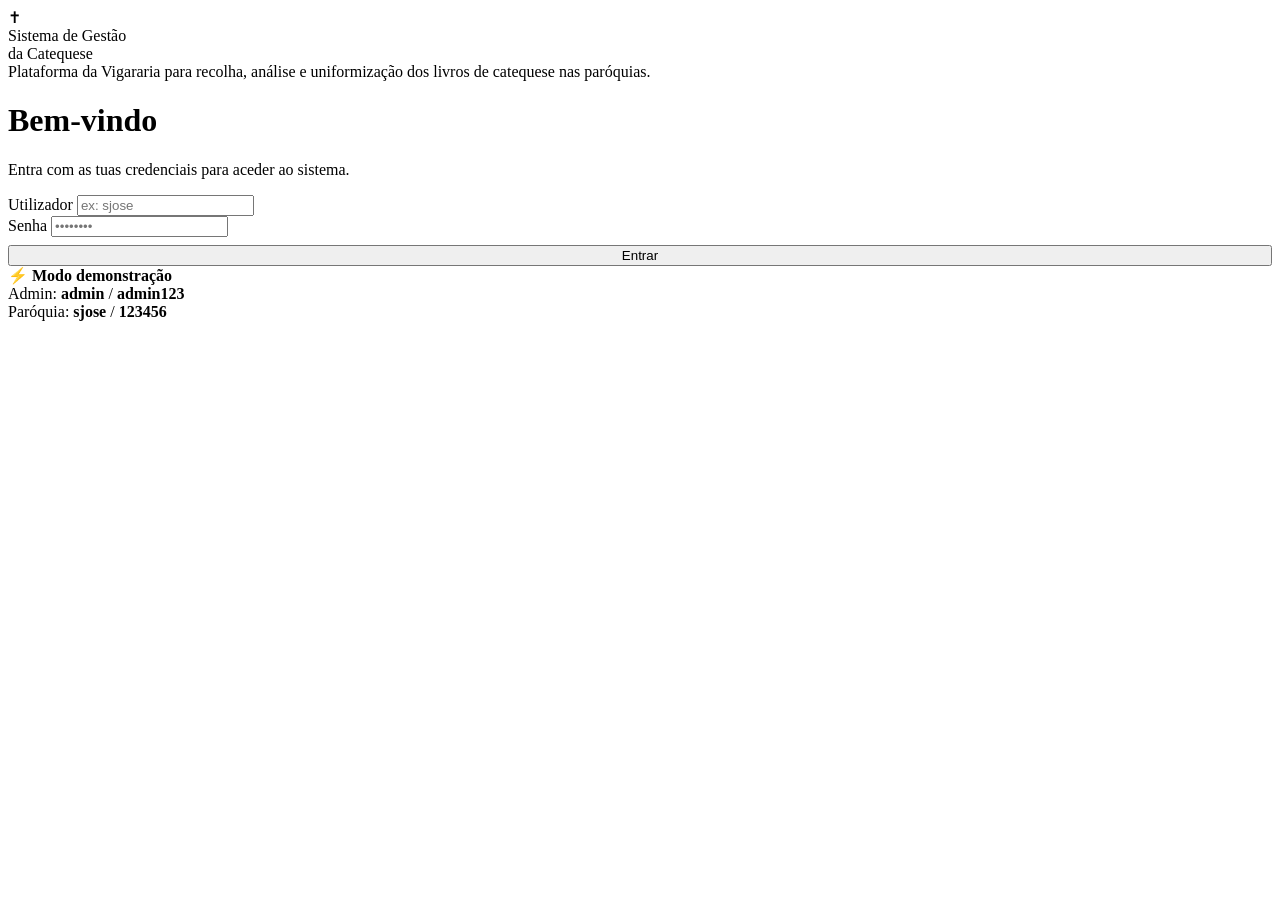
==== index.html @ c8ebc427 "init-files" ====
<!DOCTYPE html>
<html lang="pt">
<head>
  <meta charset="UTF-8">
  <meta name="viewport" content="width=device-width, initial-scale=1.0">
  <title>Catequese Vigararia — Entrar</title>
  <link rel="stylesheet" href="assets/css/main.css">
</head>
<body>
<div class="login-page">

  <!-- Lado esquerdo — branding -->
  <div class="login-left">
    <div class="login-brand-icon">✝</div>
    <div class="login-brand-name">Sistema de Gestão<br>da Catequese</div>
    <div class="login-brand-desc">
      Plataforma da Vigararia para recolha, análise e uniformização dos livros de catequese nas paróquias.
    </div>
    <div class="login-decoration">
      <div class="login-decoration-dot"></div>
      <div class="login-decoration-dot"></div>
      <div class="login-decoration-dot"></div>
    </div>
  </div>

  <!-- Lado direito — formulário -->
  <div class="login-right">
    <div class="login-form-wrap">
      <h1 class="login-form-title">Bem-vindo</h1>
      <p class="login-form-subtitle">Entra com as tuas credenciais para aceder ao sistema.</p>

      <div id="loginError" class="login-error"></div>

      <form id="loginForm" onsubmit="handleLogin(event)">
        <div class="login-form-group">
          <label for="username">Utilizador</label>
          <input type="text" id="username" placeholder="ex: sjose" required autocomplete="username">
        </div>
        <div class="login-form-group">
          <label for="password">Senha</label>
          <input type="password" id="password" placeholder="••••••••" required autocomplete="current-password">
        </div>
        <button type="submit" id="loginBtn" class="btn btn-primary btn-lg" style="width:100%; margin-top:8px;">
          Entrar
        </button>
      </form>

      <!-- Dica de demonstração -->
      <div class="demo-hint">
        <strong>⚡ Modo demonstração</strong><br>
        Admin: <strong>admin</strong> / <strong>admin123</strong><br>
        Paróquia: <strong>sjose</strong> / <strong>123456</strong>
      </div>
    </div>
  </div>
</div>

<script src="assets/js/config.js"></script>
<script src="assets/js/utils.js"></script>
<script src="assets/js/api.js"></script>
<script src="assets/js/auth.js"></script>
<script>
  // Se já tem sessão activa, redireciona
  if (Auth.isAuthenticated()) {
    const user = Auth.getCurrentUser();
    window.location.href = user.role === 'admin' ? 'dashboard.html' : 'records.html';
  }

  async function handleLogin(e) {
    e.preventDefault();
    const btn = document.getElementById('loginBtn');
    const errEl = document.getElementById('loginError');
    const username = document.getElementById('username').value;
    const password = document.getElementById('password').value;

    errEl.style.display = 'none';
    btn.innerHTML = '<span class="spinner"></span> A verificar…';
    btn.disabled = true;

    const result = await Auth.login(username, password);

    if (result.success) {
      btn.innerHTML = '✓ Autenticado! A redirecionar…';
      setTimeout(() => {
        window.location.href = result.user.role === 'admin' ? 'dashboard.html' : 'records.html';
      }, 500);
    } else {
      errEl.textContent = result.error;
      errEl.style.display = 'block';
      btn.innerHTML = 'Entrar';
      btn.disabled = false;
      document.getElementById('password').value = '';
    }
  }
</script>
</body>
</html>
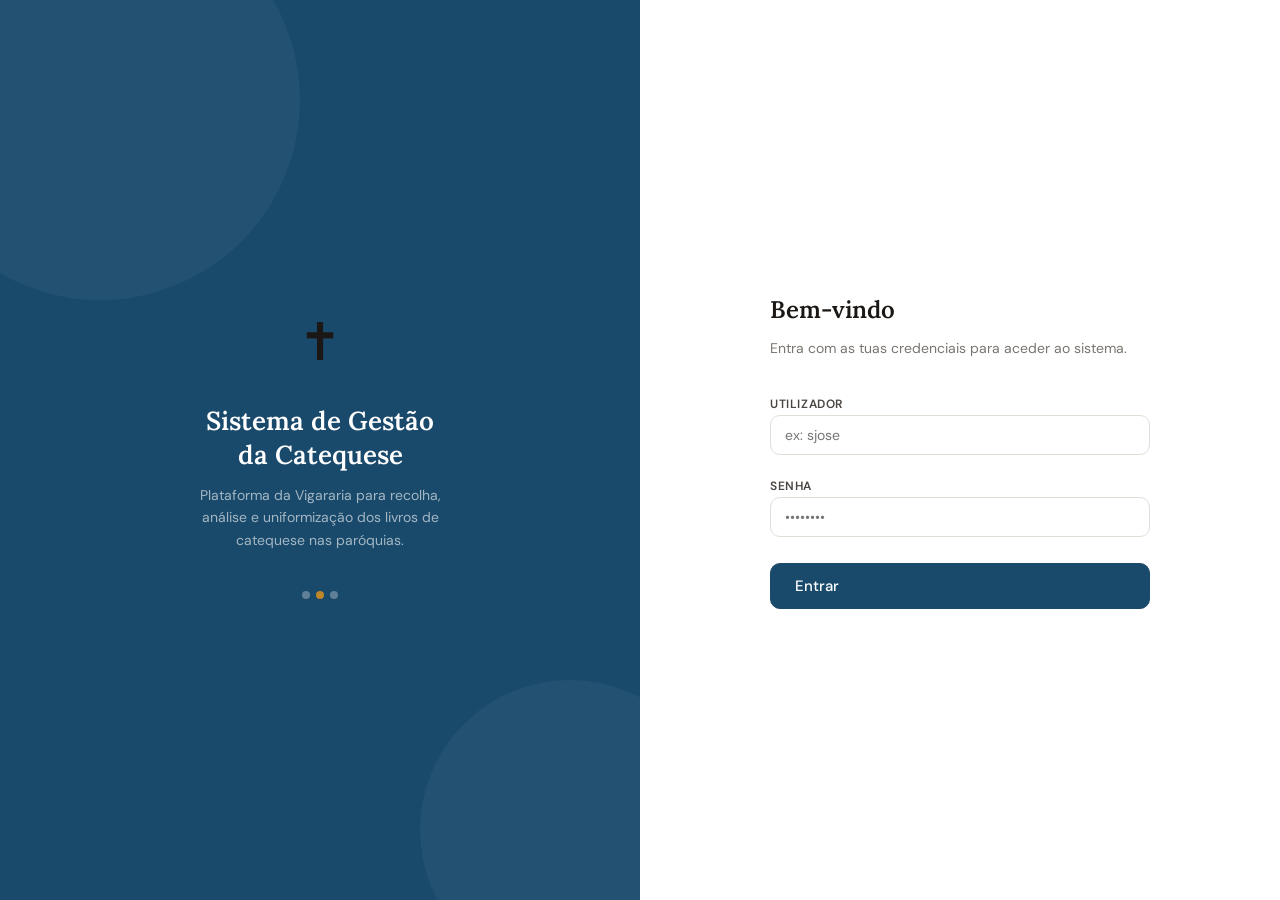
==== commit 1ead2b8d: "Update index.html" ====
--- a/index.html
+++ b/index.html
@@ -46,11 +46,13 @@
       </form>
 
       <!-- Dica de demonstração -->
+      <!--
       <div class="demo-hint">
         <strong>⚡ Modo demonstração</strong><br>
         Admin: <strong>admin</strong> / <strong>admin123</strong><br>
         Paróquia: <strong>sjose</strong> / <strong>123456</strong>
       </div>
+       -->
     </div>
   </div>
 </div>
--- a/assets/css/main.css
+++ b/assets/css/main.css
@@ -0,0 +1,808 @@
+/* ============================================================
+   main.css — Sistema de Design Catequese Vigararia
+   Fonte: DM Sans + Lora | Tema: Eclesial moderno
+   ============================================================ */
+
+@import url('https://fonts.googleapis.com/css2?family=DM+Sans:wght@300;400;500;600&family=Lora:wght@500;600&display=swap');
+
+/* ─── Variáveis ─────────────────────────────────────────── */
+:root {
+  --primary:       #1a4a6b;
+  --primary-light: #2563a0;
+  --primary-pale:  #e8f0f8;
+  --accent:        #c0862a;
+  --accent-light:  #f5e8d0;
+  --success:       #2d7a4f;
+  --success-light: #d4eddf;
+  --danger:        #b83232;
+  --danger-light:  #fde8e8;
+  --warning:       #a06b10;
+  --warning-light: #fef3dc;
+  --purple:        #5c3d8a;
+  --purple-light:  #ede6f8;
+
+  --bg:            #f5f4f0;
+  --surface:       #ffffff;
+  --surface-2:     #f9f8f6;
+  --border:        #e2ddd6;
+  --border-strong: #c9c3b9;
+
+  --text-1:        #1a1714;
+  --text-2:        #4a4540;
+  --text-3:        #7a7570;
+  --text-inv:      #ffffff;
+
+  --sidebar-w:     260px;
+  --header-h:      64px;
+  --radius-sm:     6px;
+  --radius-md:     10px;
+  --radius-lg:     16px;
+  --radius-xl:     24px;
+
+  --shadow-sm:  0 1px 3px rgba(0,0,0,.06), 0 1px 2px rgba(0,0,0,.04);
+  --shadow-md:  0 4px 12px rgba(0,0,0,.08), 0 2px 4px rgba(0,0,0,.04);
+  --shadow-lg:  0 12px 32px rgba(0,0,0,.10), 0 4px 8px rgba(0,0,0,.04);
+
+  --font-sans:  'DM Sans', system-ui, sans-serif;
+  --font-serif: 'Lora', Georgia, serif;
+  --transition: 0.18s ease;
+}
+
+/* ─── Reset ──────────────────────────────────────────────── */
+*, *::before, *::after { box-sizing: border-box; margin: 0; padding: 0; }
+html { font-size: 15px; }
+body {
+  font-family: var(--font-sans);
+  background: var(--bg);
+  color: var(--text-1);
+  line-height: 1.6;
+  -webkit-font-smoothing: antialiased;
+}
+a { color: var(--primary-light); text-decoration: none; }
+a:hover { text-decoration: underline; }
+img { max-width: 100%; }
+button { cursor: pointer; font-family: var(--font-sans); }
+input, select, textarea { font-family: var(--font-sans); }
+
+/* ─── Layout geral ───────────────────────────────────────── */
+.app-layout {
+  display: flex;
+  min-height: 100vh;
+}
+
+/* ─── Sidebar ────────────────────────────────────────────── */
+.sidebar {
+  width: var(--sidebar-w);
+  background: var(--primary);
+  display: flex;
+  flex-direction: column;
+  position: fixed;
+  top: 0; left: 0; bottom: 0;
+  z-index: 100;
+  transition: transform var(--transition);
+  overflow-y: auto;
+}
+.sidebar-brand {
+  padding: 24px 20px 20px;
+  border-bottom: 1px solid rgba(255,255,255,.1);
+}
+.sidebar-brand-icon {
+  font-size: 28px;
+  margin-bottom: 8px;
+}
+.sidebar-brand-name {
+  font-family: var(--font-serif);
+  font-size: 15px;
+  font-weight: 600;
+  color: #fff;
+  line-height: 1.3;
+}
+.sidebar-brand-sub {
+  font-size: 11px;
+  color: rgba(255,255,255,.55);
+  margin-top: 2px;
+  text-transform: uppercase;
+  letter-spacing: .06em;
+}
+.sidebar-nav {
+  padding: 12px 0;
+  flex: 1;
+}
+.nav-section-title {
+  font-size: 10px;
+  font-weight: 600;
+  color: rgba(255,255,255,.4);
+  text-transform: uppercase;
+  letter-spacing: .1em;
+  padding: 16px 20px 6px;
+}
+.nav-item {
+  display: flex;
+  align-items: center;
+  gap: 10px;
+  padding: 10px 20px;
+  color: rgba(255,255,255,.75);
+  font-size: 14px;
+  font-weight: 400;
+  transition: all var(--transition);
+  border-left: 3px solid transparent;
+  cursor: pointer;
+  text-decoration: none;
+}
+.nav-item:hover { background: rgba(255,255,255,.08); color: #fff; text-decoration: none; }
+.nav-item.active {
+  background: rgba(255,255,255,.12);
+  color: #fff;
+  border-left-color: var(--accent);
+  font-weight: 500;
+}
+.nav-item-icon { font-size: 16px; width: 20px; text-align: center; }
+.sidebar-footer {
+  padding: 16px 20px;
+  border-top: 1px solid rgba(255,255,255,.1);
+}
+.sidebar-user {
+  display: flex;
+  align-items: center;
+  gap: 10px;
+  margin-bottom: 12px;
+}
+.sidebar-user-avatar {
+  width: 34px; height: 34px;
+  border-radius: 50%;
+  background: var(--accent);
+  display: flex; align-items: center; justify-content: center;
+  font-size: 13px; font-weight: 600; color: #fff;
+  flex-shrink: 0;
+}
+.sidebar-user-name { font-size: 13px; color: rgba(255,255,255,.9); font-weight: 500; }
+.sidebar-user-role { font-size: 11px; color: rgba(255,255,255,.5); }
+.btn-logout {
+  width: 100%;
+  padding: 8px;
+  background: rgba(255,255,255,.08);
+  border: 1px solid rgba(255,255,255,.15);
+  border-radius: var(--radius-sm);
+  color: rgba(255,255,255,.75);
+  font-size: 13px;
+  transition: all var(--transition);
+}
+.btn-logout:hover { background: rgba(255,255,255,.15); color: #fff; }
+
+/* ─── Main content ───────────────────────────────────────── */
+.main-content {
+  margin-left: var(--sidebar-w);
+  flex: 1;
+  display: flex;
+  flex-direction: column;
+  min-height: 100vh;
+}
+
+/* ─── Header ─────────────────────────────────────────────── */
+.page-header {
+  background: var(--surface);
+  border-bottom: 1px solid var(--border);
+  padding: 0 32px;
+  height: var(--header-h);
+  display: flex;
+  align-items: center;
+  justify-content: space-between;
+  position: sticky;
+  top: 0;
+  z-index: 50;
+  box-shadow: var(--shadow-sm);
+}
+.page-title {
+  font-family: var(--font-serif);
+  font-size: 18px;
+  font-weight: 600;
+  color: var(--text-1);
+}
+.page-subtitle { font-size: 13px; color: var(--text-3); margin-top: 1px; }
+.header-actions { display: flex; gap: 8px; align-items: center; }
+
+/* ─── Page body ──────────────────────────────────────────── */
+.page-body {
+  padding: 28px 32px;
+  flex: 1;
+}
+
+/* ─── Cartões KPI ────────────────────────────────────────── */
+.kpi-grid {
+  display: grid;
+  grid-template-columns: repeat(auto-fit, minmax(180px, 1fr));
+  gap: 16px;
+  margin-bottom: 28px;
+}
+.kpi-card {
+  background: var(--surface);
+  border: 1px solid var(--border);
+  border-radius: var(--radius-lg);
+  padding: 20px 22px;
+  display: flex;
+  flex-direction: column;
+  gap: 8px;
+  box-shadow: var(--shadow-sm);
+  transition: box-shadow var(--transition);
+}
+.kpi-card:hover { box-shadow: var(--shadow-md); }
+.kpi-card-accent { border-left: 4px solid var(--primary); }
+.kpi-card-accent.accent-gold  { border-left-color: var(--accent); }
+.kpi-card-accent.accent-green { border-left-color: var(--success); }
+.kpi-card-accent.accent-warn  { border-left-color: var(--warning); }
+.kpi-icon { font-size: 22px; }
+.kpi-value {
+  font-size: 30px;
+  font-weight: 600;
+  color: var(--primary);
+  line-height: 1;
+}
+.kpi-label { font-size: 12px; color: var(--text-3); text-transform: uppercase; letter-spacing: .06em; }
+.kpi-trend { font-size: 12px; color: var(--success); }
+
+/* ─── Cards de conteúdo ──────────────────────────────────── */
+.card {
+  background: var(--surface);
+  border: 1px solid var(--border);
+  border-radius: var(--radius-lg);
+  box-shadow: var(--shadow-sm);
+  overflow: hidden;
+}
+.card-header {
+  padding: 18px 22px;
+  border-bottom: 1px solid var(--border);
+  display: flex;
+  align-items: center;
+  justify-content: space-between;
+  flex-wrap: wrap;
+  gap: 10px;
+}
+.card-title {
+  font-family: var(--font-serif);
+  font-size: 15px;
+  font-weight: 600;
+  color: var(--text-1);
+}
+.card-body { padding: 22px; }
+.card-grid {
+  display: grid;
+  grid-template-columns: repeat(auto-fit, minmax(340px, 1fr));
+  gap: 20px;
+  margin-bottom: 24px;
+}
+
+/* ─── Tabelas ────────────────────────────────────────────── */
+.table-search-bar {
+  display: flex;
+  align-items: center;
+  justify-content: space-between;
+  padding: 14px 22px;
+  border-bottom: 1px solid var(--border);
+  gap: 12px;
+}
+.table-search-input {
+  flex: 1;
+  max-width: 320px;
+  padding: 8px 14px;
+  border: 1px solid var(--border);
+  border-radius: var(--radius-md);
+  font-size: 14px;
+  background: var(--surface-2);
+  transition: border-color var(--transition), box-shadow var(--transition);
+}
+.table-search-input:focus {
+  outline: none;
+  border-color: var(--primary-light);
+  box-shadow: 0 0 0 3px rgba(37,99,160,.12);
+}
+.table-count { font-size: 13px; color: var(--text-3); white-space: nowrap; }
+.table-responsive { overflow-x: auto; }
+.data-table {
+  width: 100%;
+  border-collapse: collapse;
+  font-size: 13.5px;
+}
+.data-table th {
+  background: var(--surface-2);
+  padding: 11px 16px;
+  text-align: left;
+  font-size: 11px;
+  font-weight: 600;
+  text-transform: uppercase;
+  letter-spacing: .06em;
+  color: var(--text-3);
+  border-bottom: 1px solid var(--border);
+  white-space: nowrap;
+  cursor: pointer;
+  user-select: none;
+}
+.data-table th:hover { color: var(--text-1); }
+.data-table td {
+  padding: 12px 16px;
+  border-bottom: 1px solid var(--border);
+  color: var(--text-2);
+  vertical-align: middle;
+}
+.data-table tr:last-child td { border-bottom: none; }
+.data-table tr:hover td { background: var(--primary-pale); }
+.actions-cell { white-space: nowrap; }
+
+/* ─── Botões ─────────────────────────────────────────────── */
+.btn {
+  display: inline-flex;
+  align-items: center;
+  gap: 6px;
+  padding: 9px 18px;
+  border-radius: var(--radius-md);
+  font-size: 13.5px;
+  font-weight: 500;
+  border: 1px solid transparent;
+  transition: all var(--transition);
+  white-space: nowrap;
+  text-decoration: none;
+}
+.btn:hover { text-decoration: none; }
+.btn-primary   { background: var(--primary); color: #fff; border-color: var(--primary); }
+.btn-primary:hover { background: var(--primary-light); border-color: var(--primary-light); }
+.btn-secondary { background: var(--surface); color: var(--text-2); border-color: var(--border-strong); }
+.btn-secondary:hover { background: var(--surface-2); }
+.btn-success   { background: var(--success); color: #fff; border-color: var(--success); }
+.btn-success:hover { filter: brightness(1.1); }
+.btn-danger    { background: var(--danger); color: #fff; border-color: var(--danger); }
+.btn-danger:hover { filter: brightness(1.1); }
+.btn-warning   { background: var(--warning); color: #fff; border-color: var(--warning); }
+.btn-ghost     { background: transparent; color: var(--primary-light); border-color: transparent; padding: 6px 10px; }
+.btn-ghost:hover { background: var(--primary-pale); }
+.btn-sm        { padding: 5px 12px; font-size: 12px; }
+.btn-lg        { padding: 12px 24px; font-size: 15px; }
+.btn-icon      { padding: 7px 10px; }
+.btn-action    { padding: 4px 10px; font-size: 12px; border-radius: var(--radius-sm); border: 1px solid transparent; font-weight: 500; }
+.btn-edit   { background: var(--primary-pale); color: var(--primary); border-color: var(--primary); }
+.btn-edit:hover { background: var(--primary); color: #fff; }
+.btn-delete { background: var(--danger-light); color: var(--danger); border-color: var(--danger); }
+.btn-delete:hover { background: var(--danger); color: #fff; }
+.btn-view   { background: var(--accent-light); color: var(--accent); border-color: var(--accent); }
+
+/* ─── Formulários ────────────────────────────────────────── */
+.form-grid {
+  display: grid;
+  grid-template-columns: repeat(auto-fit, minmax(240px, 1fr));
+  gap: 18px;
+}
+.form-grid-3 { grid-template-columns: repeat(auto-fit, minmax(180px, 1fr)); }
+.form-group { display: flex; flex-direction: column; gap: 6px; }
+.form-group.full { grid-column: 1 / -1; }
+label {
+  font-size: 12px;
+  font-weight: 600;
+  color: var(--text-2);
+  text-transform: uppercase;
+  letter-spacing: .05em;
+}
+label .req { color: var(--danger); margin-left: 2px; }
+input[type=text],
+input[type=email],
+input[type=password],
+input[type=number],
+select,
+textarea {
+  width: 100%;
+  padding: 10px 14px;
+  border: 1px solid var(--border);
+  border-radius: var(--radius-md);
+  font-size: 14px;
+  background: var(--surface);
+  color: var(--text-1);
+  transition: border-color var(--transition), box-shadow var(--transition);
+}
+input:focus, select:focus, textarea:focus {
+  outline: none;
+  border-color: var(--primary-light);
+  box-shadow: 0 0 0 3px rgba(37,99,160,.12);
+}
+input.error, select.error, textarea.error {
+  border-color: var(--danger);
+  box-shadow: 0 0 0 3px rgba(184,50,50,.12);
+}
+textarea { resize: vertical; min-height: 80px; }
+.form-help { font-size: 12px; color: var(--text-3); }
+.form-error { font-size: 12px; color: var(--danger); }
+.form-actions {
+  display: flex;
+  gap: 10px;
+  padding-top: 8px;
+  border-top: 1px solid var(--border);
+  margin-top: 4px;
+  flex-wrap: wrap;
+}
+
+/* ─── Badges ─────────────────────────────────────────────── */
+.badge {
+  display: inline-block;
+  padding: 3px 9px;
+  border-radius: 20px;
+  font-size: 11px;
+  font-weight: 600;
+  letter-spacing: .03em;
+  white-space: nowrap;
+}
+.badge-blue   { background: #dbeafe; color: #1d4ed8; }
+.badge-green  { background: var(--success-light); color: var(--success); }
+.badge-gray   { background: #f1f0ec; color: var(--text-3); }
+.badge-purple { background: var(--purple-light); color: var(--purple); }
+.badge-amber  { background: var(--accent-light); color: var(--accent); }
+.badge-red    { background: var(--danger-light); color: var(--danger); }
+
+/* ─── Gráficos ───────────────────────────────────────────── */
+.chart-container { position: relative; }
+.chart-legend {
+  display: flex;
+  flex-wrap: wrap;
+  gap: 12px;
+  margin-top: 14px;
+  justify-content: center;
+}
+.chart-legend-item {
+  display: flex;
+  align-items: center;
+  gap: 6px;
+  font-size: 12px;
+  color: var(--text-2);
+}
+.chart-legend-dot {
+  width: 10px; height: 10px;
+  border-radius: 50%;
+  flex-shrink: 0;
+}
+.uniformity-bar-wrap {
+  background: var(--border);
+  border-radius: 20px;
+  height: 12px;
+  overflow: hidden;
+  margin-top: 8px;
+}
+.uniformity-bar-fill {
+  height: 100%;
+  border-radius: 20px;
+  background: linear-gradient(90deg, var(--success) 0%, #48bb78 100%);
+  transition: width 1s cubic-bezier(.4,0,.2,1);
+}
+
+/* ─── Filtros ────────────────────────────────────────────── */
+.filters-bar {
+  display: flex;
+  gap: 10px;
+  padding: 14px 22px;
+  border-bottom: 1px solid var(--border);
+  flex-wrap: wrap;
+  align-items: flex-end;
+  background: var(--surface-2);
+}
+.filter-group { display: flex; flex-direction: column; gap: 4px; min-width: 160px; }
+.filter-group label { font-size: 11px; font-weight: 600; color: var(--text-3); text-transform: uppercase; letter-spacing: .05em; }
+.filter-select {
+  padding: 7px 12px;
+  border: 1px solid var(--border);
+  border-radius: var(--radius-sm);
+  font-size: 13px;
+  background: var(--surface);
+  cursor: pointer;
+}
+
+/* ─── Toast ──────────────────────────────────────────────── */
+#toast-container {
+  position: fixed;
+  bottom: 24px;
+  right: 24px;
+  z-index: 9999;
+  display: flex;
+  flex-direction: column;
+  gap: 8px;
+}
+.toast {
+  display: flex;
+  align-items: center;
+  gap: 10px;
+  padding: 12px 18px;
+  border-radius: var(--radius-md);
+  font-size: 13.5px;
+  font-weight: 500;
+  background: var(--text-1);
+  color: #fff;
+  box-shadow: var(--shadow-lg);
+  opacity: 0;
+  transform: translateY(12px) scale(.96);
+  transition: all .3s cubic-bezier(.4,0,.2,1);
+  max-width: 360px;
+}
+.toast-visible { opacity: 1; transform: translateY(0) scale(1); }
+.toast-success { background: var(--success); }
+.toast-error   { background: var(--danger); }
+.toast-warning { background: var(--warning); }
+.toast-info    { background: var(--primary); }
+.toast-icon    { font-size: 15px; flex-shrink: 0; }
+
+/* ─── Modal ──────────────────────────────────────────────── */
+.modal-overlay {
+  display: none;
+  position: fixed;
+  inset: 0;
+  background: rgba(26,23,20,.5);
+  z-index: 1000;
+  align-items: center;
+  justify-content: center;
+  padding: 20px;
+  backdrop-filter: blur(2px);
+}
+.modal-box {
+  background: var(--surface);
+  border-radius: var(--radius-xl);
+  box-shadow: var(--shadow-lg);
+  width: 100%;
+  max-width: 560px;
+  max-height: 90vh;
+  overflow-y: auto;
+  animation: modalIn .2s cubic-bezier(.4,0,.2,1);
+}
+@keyframes modalIn {
+  from { opacity: 0; transform: scale(.94) translateY(12px); }
+  to   { opacity: 1; transform: scale(1) translateY(0); }
+}
+.modal-header {
+  display: flex;
+  align-items: center;
+  justify-content: space-between;
+  padding: 20px 24px;
+  border-bottom: 1px solid var(--border);
+}
+.modal-title { font-family: var(--font-serif); font-size: 17px; font-weight: 600; }
+.modal-close {
+  background: none;
+  border: none;
+  font-size: 18px;
+  color: var(--text-3);
+  line-height: 1;
+  width: 30px; height: 30px;
+  border-radius: 50%;
+  transition: all var(--transition);
+}
+.modal-close:hover { background: var(--border); color: var(--text-1); }
+.modal-body { padding: 24px; }
+.modal-footer {
+  padding: 16px 24px;
+  border-top: 1px solid var(--border);
+  display: flex;
+  gap: 10px;
+  justify-content: flex-end;
+}
+
+/* ─── Empty state ────────────────────────────────────────── */
+.empty-state {
+  text-align: center;
+  padding: 48px 24px;
+  color: var(--text-3);
+}
+.empty-icon { font-size: 40px; margin-bottom: 12px; }
+.empty-state p { font-size: 15px; }
+
+/* ─── Spinner ────────────────────────────────────────────── */
+.spinner {
+  display: inline-block;
+  width: 14px; height: 14px;
+  border: 2px solid rgba(255,255,255,.4);
+  border-top-color: #fff;
+  border-radius: 50%;
+  animation: spin .6s linear infinite;
+  vertical-align: middle;
+}
+@keyframes spin { to { transform: rotate(360deg); } }
+.loading-overlay {
+  display: flex;
+  align-items: center;
+  justify-content: center;
+  padding: 40px;
+  gap: 12px;
+  color: var(--text-3);
+}
+.loading-overlay .spinner { border-color: rgba(26,74,107,.3); border-top-color: var(--primary); }
+
+/* ─── Tabs ───────────────────────────────────────────────── */
+.tabs-nav {
+  display: flex;
+  gap: 0;
+  border-bottom: 2px solid var(--border);
+  margin-bottom: 24px;
+}
+.tab-btn {
+  padding: 10px 20px;
+  font-size: 13.5px;
+  font-weight: 500;
+  color: var(--text-3);
+  background: none;
+  border: none;
+  border-bottom: 2px solid transparent;
+  margin-bottom: -2px;
+  transition: all var(--transition);
+  cursor: pointer;
+}
+.tab-btn:hover { color: var(--text-1); }
+.tab-btn.active { color: var(--primary); border-bottom-color: var(--primary); }
+.tab-panel { display: none; }
+.tab-panel.active { display: block; }
+
+/* ─── Alerta ─────────────────────────────────────────────── */
+.alert {
+  padding: 13px 16px;
+  border-radius: var(--radius-md);
+  font-size: 13.5px;
+  display: flex;
+  gap: 10px;
+  align-items: flex-start;
+  margin-bottom: 16px;
+}
+.alert-info    { background: var(--primary-pale); color: var(--primary); border-left: 3px solid var(--primary-light); }
+.alert-warning { background: var(--warning-light); color: var(--warning); border-left: 3px solid var(--warning); }
+.alert-danger  { background: var(--danger-light); color: var(--danger); border-left: 3px solid var(--danger); }
+.alert-success { background: var(--success-light); color: var(--success); border-left: 3px solid var(--success); }
+
+/* ─── Separadores e títulos de secção ────────────────────── */
+.section-header {
+  display: flex;
+  align-items: center;
+  justify-content: space-between;
+  margin-bottom: 16px;
+  flex-wrap: wrap;
+  gap: 10px;
+}
+.section-title {
+  font-family: var(--font-serif);
+  font-size: 16px;
+  font-weight: 600;
+  color: var(--text-1);
+}
+.divider { height: 1px; background: var(--border); margin: 24px 0; }
+
+/* ─── Página de Login ────────────────────────────────────── */
+.login-page {
+  min-height: 100vh;
+  display: grid;
+  grid-template-columns: 1fr 1fr;
+  background: var(--surface);
+}
+.login-left {
+  background: var(--primary);
+  display: flex;
+  flex-direction: column;
+  align-items: center;
+  justify-content: center;
+  padding: 48px;
+  position: relative;
+  overflow: hidden;
+}
+.login-left::before {
+  content: '';
+  position: absolute;
+  width: 400px; height: 400px;
+  border-radius: 50%;
+  background: rgba(255,255,255,.04);
+  top: -100px; left: -100px;
+}
+.login-left::after {
+  content: '';
+  position: absolute;
+  width: 300px; height: 300px;
+  border-radius: 50%;
+  background: rgba(255,255,255,.04);
+  bottom: -80px; right: -80px;
+}
+.login-brand-icon { font-size: 52px; margin-bottom: 20px; position: relative; z-index: 1; }
+.login-brand-name {
+  font-family: var(--font-serif);
+  font-size: 26px;
+  font-weight: 600;
+  color: #fff;
+  text-align: center;
+  position: relative;
+  z-index: 1;
+  line-height: 1.3;
+}
+.login-brand-desc {
+  font-size: 14px;
+  color: rgba(255,255,255,.6);
+  text-align: center;
+  margin-top: 12px;
+  max-width: 280px;
+  line-height: 1.6;
+  position: relative;
+  z-index: 1;
+}
+.login-decoration {
+  margin-top: 40px;
+  display: flex;
+  gap: 6px;
+  position: relative;
+  z-index: 1;
+}
+.login-decoration-dot {
+  width: 8px; height: 8px;
+  border-radius: 50%;
+  background: rgba(255,255,255,.3);
+}
+.login-decoration-dot:nth-child(2) { background: var(--accent); }
+.login-right {
+  display: flex;
+  align-items: center;
+  justify-content: center;
+  padding: 48px;
+}
+.login-form-wrap {
+  width: 100%;
+  max-width: 380px;
+}
+.login-form-title {
+  font-family: var(--font-serif);
+  font-size: 24px;
+  font-weight: 600;
+  margin-bottom: 8px;
+}
+.login-form-subtitle { font-size: 14px; color: var(--text-3); margin-bottom: 32px; }
+.login-form-group { margin-bottom: 18px; }
+.login-error {
+  background: var(--danger-light);
+  color: var(--danger);
+  border-radius: var(--radius-md);
+  padding: 12px 14px;
+  font-size: 13.5px;
+  margin-bottom: 16px;
+  display: none;
+}
+.demo-hint {
+  margin-top: 24px;
+  padding: 14px;
+  background: var(--surface-2);
+  border: 1px solid var(--border);
+  border-radius: var(--radius-md);
+  font-size: 12px;
+  color: var(--text-3);
+}
+.demo-hint strong { color: var(--text-2); }
+
+/* ─── Print styles ───────────────────────────────────────── */
+@media print {
+  .sidebar, .page-header, .header-actions, .filters-bar,
+  .btn, .table-search-bar, #toast-container, .modal-overlay { display: none !important; }
+  .main-content { margin-left: 0 !important; }
+  .page-body { padding: 0 !important; }
+  .card { box-shadow: none !important; border: 1px solid #ccc !important; }
+  .data-table { font-size: 11px; }
+  .data-table th, .data-table td { padding: 6px 8px; }
+  body { font-size: 12px; }
+  @page { margin: 15mm; }
+}
+
+/* ─── Responsividade ─────────────────────────────────────── */
+@media (max-width: 900px) {
+  :root { --sidebar-w: 0px; }
+  .sidebar {
+    transform: translateX(-260px);
+    width: 260px;
+  }
+  .sidebar.open { transform: translateX(0); }
+  .main-content { margin-left: 0; }
+  .page-body { padding: 16px; }
+  .login-page { grid-template-columns: 1fr; }
+  .login-left { display: none; }
+  .card-grid { grid-template-columns: 1fr; }
+  .kpi-grid { grid-template-columns: repeat(2, 1fr); }
+  .page-header { padding: 0 16px; }
+}
+@media (max-width: 480px) {
+  .kpi-grid { grid-template-columns: 1fr; }
+  .form-grid { grid-template-columns: 1fr; }
+}
+
+/* ─── Scrollbar customizada ──────────────────────────────── */
+::-webkit-scrollbar { width: 6px; height: 6px; }
+::-webkit-scrollbar-track { background: transparent; }
+::-webkit-scrollbar-thumb { background: var(--border-strong); border-radius: 3px; }
+::-webkit-scrollbar-thumb:hover { background: var(--text-3); }
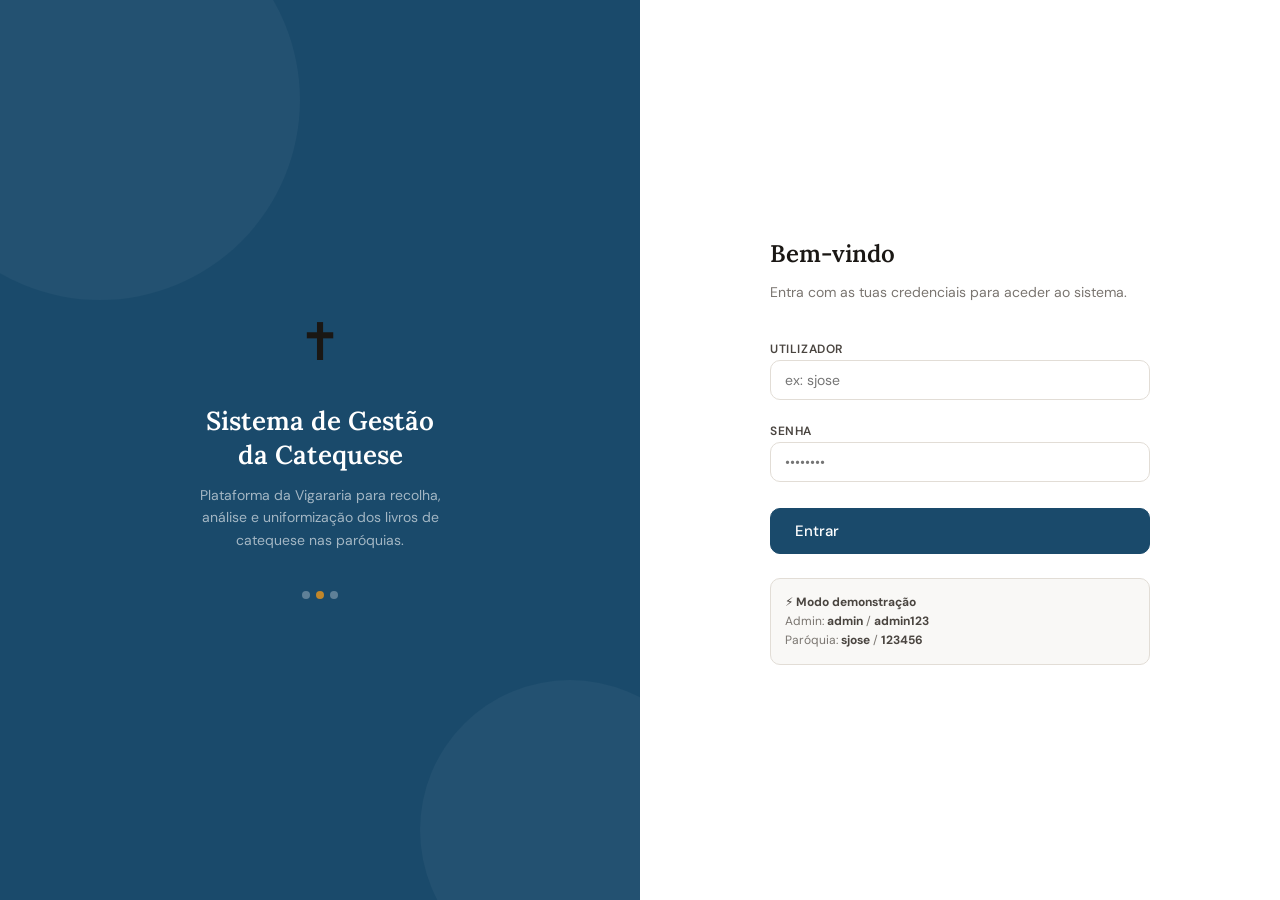
==== commit 2aca735f: "v2" ====
--- a/index.html
+++ b/index.html
@@ -46,13 +46,11 @@
       </form>
 
       <!-- Dica de demonstração -->
-      <!--
       <div class="demo-hint">
         <strong>⚡ Modo demonstração</strong><br>
         Admin: <strong>admin</strong> / <strong>admin123</strong><br>
         Paróquia: <strong>sjose</strong> / <strong>123456</strong>
       </div>
-       -->
     </div>
   </div>
 </div>
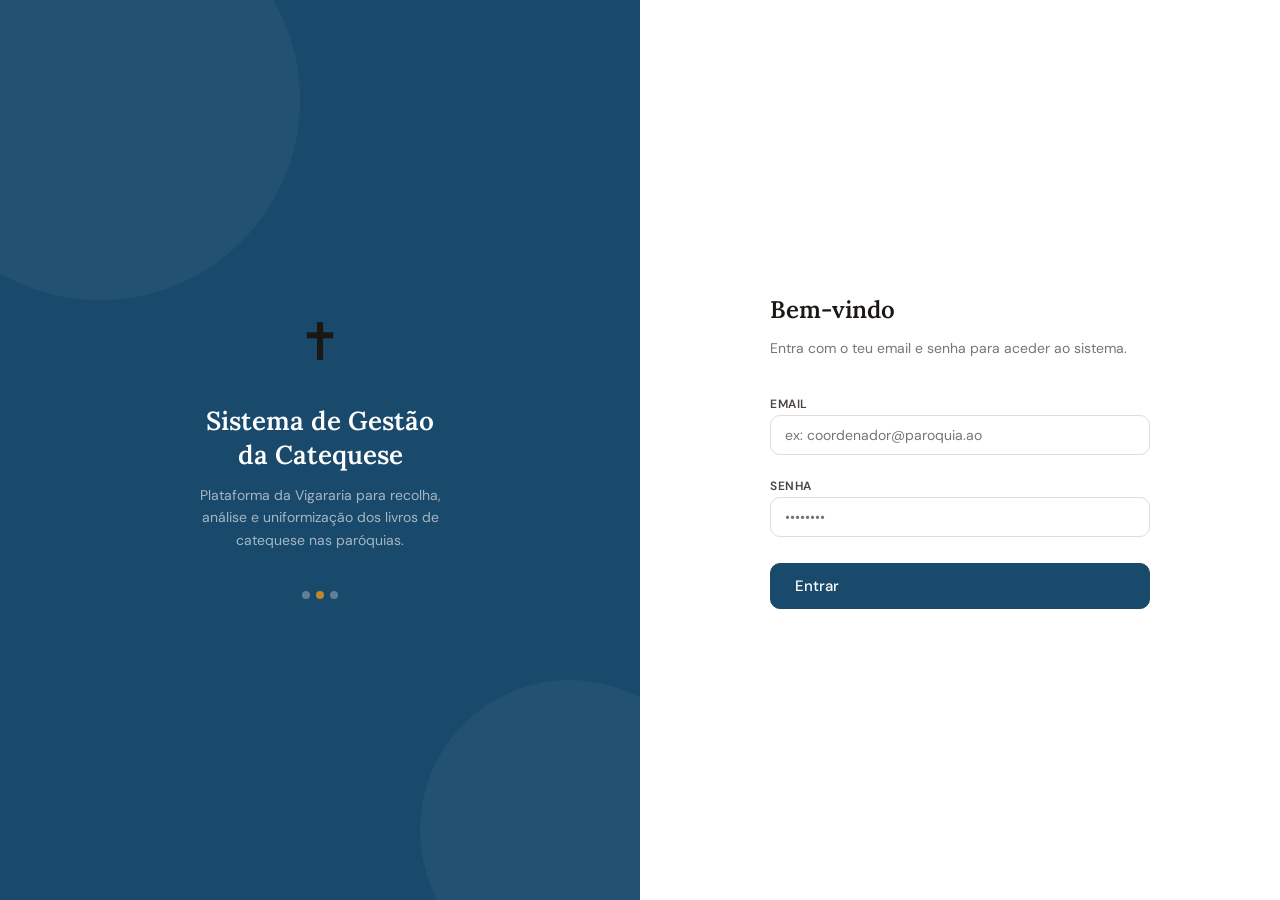
==== commit 4cd707b7: "Add files via upload" ====
--- a/index.html
+++ b/index.html
@@ -8,14 +8,10 @@
 </head>
 <body>
 <div class="login-page">
-
-  <!-- Lado esquerdo — branding -->
   <div class="login-left">
     <div class="login-brand-icon">✝</div>
     <div class="login-brand-name">Sistema de Gestão<br>da Catequese</div>
-    <div class="login-brand-desc">
-      Plataforma da Vigararia para recolha, análise e uniformização dos livros de catequese nas paróquias.
-    </div>
+    <div class="login-brand-desc">Plataforma da Vigararia para recolha, análise e uniformização dos livros de catequese nas paróquias.</div>
     <div class="login-decoration">
       <div class="login-decoration-dot"></div>
       <div class="login-decoration-dot"></div>
@@ -23,67 +19,59 @@
     </div>
   </div>
 
-  <!-- Lado direito — formulário -->
   <div class="login-right">
     <div class="login-form-wrap">
       <h1 class="login-form-title">Bem-vindo</h1>
-      <p class="login-form-subtitle">Entra com as tuas credenciais para aceder ao sistema.</p>
+      <p class="login-form-subtitle">Entra com o teu email e senha para aceder ao sistema.</p>
 
       <div id="loginError" class="login-error"></div>
 
       <form id="loginForm" onsubmit="handleLogin(event)">
         <div class="login-form-group">
-          <label for="username">Utilizador</label>
-          <input type="text" id="username" placeholder="ex: sjose" required autocomplete="username">
+          <label for="email">Email</label>
+          <input type="email" id="email" placeholder="ex: coordenador@paroquia.ao" required autocomplete="email">
         </div>
         <div class="login-form-group">
           <label for="password">Senha</label>
           <input type="password" id="password" placeholder="••••••••" required autocomplete="current-password">
         </div>
-        <button type="submit" id="loginBtn" class="btn btn-primary btn-lg" style="width:100%; margin-top:8px;">
+        <button type="submit" id="loginBtn" class="btn btn-primary btn-lg" style="width:100%;margin-top:8px;">
           Entrar
         </button>
       </form>
-
-      <!-- Dica de demonstração -->
-      <div class="demo-hint">
-        <strong>⚡ Modo demonstração</strong><br>
-        Admin: <strong>admin</strong> / <strong>admin123</strong><br>
-        Paróquia: <strong>sjose</strong> / <strong>123456</strong>
-      </div>
     </div>
   </div>
 </div>
 
 <script src="assets/js/config.js"></script>
 <script src="assets/js/utils.js"></script>
-<script src="assets/js/api.js"></script>
 <script src="assets/js/auth.js"></script>
 <script>
-  // Se já tem sessão activa, redireciona
+  // Redireciona se já tem sessão
   if (Auth.isAuthenticated()) {
-    const user = Auth.getCurrentUser();
-    window.location.href = user.role === 'admin' ? 'dashboard.html' : 'records.html';
+    const u = Auth.getCurrentUser();
+    location.href = u.role === 'admin' ? 'dashboard.html' : 'records.html';
   }
 
   async function handleLogin(e) {
     e.preventDefault();
+    const errEl = document.getElementById('loginError');
+    errEl.style.display = 'none';
+
     const btn = document.getElementById('loginBtn');
-    const errEl = document.getElementById('loginError');
-    const username = document.getElementById('username').value;
-    const password = document.getElementById('password').value;
-
-    errEl.style.display = 'none';
     btn.innerHTML = '<span class="spinner"></span> A verificar…';
     btn.disabled = true;
 
-    const result = await Auth.login(username, password);
+    const result = await Auth.login(
+      document.getElementById('email').value.trim(),
+      document.getElementById('password').value
+    );
 
     if (result.success) {
-      btn.innerHTML = '✓ Autenticado! A redirecionar…';
+      btn.innerHTML = '✓ Autenticado!';
       setTimeout(() => {
-        window.location.href = result.user.role === 'admin' ? 'dashboard.html' : 'records.html';
-      }, 500);
+        location.href = result.user.role === 'admin' ? 'dashboard.html' : 'records.html';
+      }, 400);
     } else {
       errEl.textContent = result.error;
       errEl.style.display = 'block';
--- a/assets/css/main.css
+++ b/assets/css/main.css
@@ -780,25 +780,151 @@
   @page { margin: 15mm; }
 }
 
-/* ─── Responsividade ─────────────────────────────────────── */
+/* ─── Responsividade mobile-first ────────────────────────── */
+
+/* Tablet e mobile (≤900px) */
 @media (max-width: 900px) {
-  :root { --sidebar-w: 0px; }
+  :root { --sidebar-w: 0px; --header-h: 56px; }
+
+  /* Sidebar desliza por cima do conteúdo */
   .sidebar {
-    transform: translateX(-260px);
-    width: 260px;
+    transform: translateX(-270px);
+    width: 270px;
+    z-index: 200;
+    box-shadow: none;
+    transition: transform .25s cubic-bezier(.4,0,.2,1), box-shadow .25s;
   }
-  .sidebar.open { transform: translateX(0); }
+  .sidebar.open {
+    transform: translateX(0);
+    box-shadow: 4px 0 24px rgba(0,0,0,.25);
+  }
+
+  /* Overlay escuro atrás do sidebar aberto */
+  .sidebar-overlay {
+    display: none;
+    position: fixed;
+    inset: 0;
+    background: rgba(0,0,0,.4);
+    z-index: 199;
+  }
+  .sidebar-overlay.active { display: block; }
+
   .main-content { margin-left: 0; }
-  .page-body { padding: 16px; }
-  .login-page { grid-template-columns: 1fr; }
-  .login-left { display: none; }
-  .card-grid { grid-template-columns: 1fr; }
-  .kpi-grid { grid-template-columns: repeat(2, 1fr); }
-  .page-header { padding: 0 16px; }
-}
+
+  /* Header mobile */
+  .page-header {
+    padding: 0 14px;
+    height: var(--header-h);
+    position: sticky;
+    top: 0;
+    z-index: 50;
+  }
+  .page-title  { font-size: 15px; }
+  .page-subtitle { display: none; }
+
+  /* Botão hamburguer sempre visível */
+  #sidebarToggle { display: flex !important; }
+
+  /* Header actions: scroll horizontal em vez de quebrar linha */
+  .header-actions {
+    display: flex;
+    gap: 6px;
+    overflow-x: auto;
+    -webkit-overflow-scrolling: touch;
+    scrollbar-width: none;
+    max-width: calc(100vw - 160px);
+    flex-shrink: 0;
+  }
+  .header-actions::-webkit-scrollbar { display: none; }
+  .header-actions .btn { white-space: nowrap; flex-shrink: 0; padding: 7px 12px; font-size: 12px; }
+
+  /* Página */
+  .page-body { padding: 14px; }
+
+  /* Grids */
+  .card-grid      { grid-template-columns: 1fr; gap: 14px; }
+  .kpi-grid       { grid-template-columns: repeat(2, 1fr); gap: 10px; }
+  .form-grid      { grid-template-columns: 1fr; gap: 14px; }
+  .form-grid-3    { grid-template-columns: 1fr 1fr; }
+
+  /* KPI cards menores */
+  .kpi-card   { padding: 14px 16px; }
+  .kpi-value  { font-size: 24px; }
+  .kpi-icon   { font-size: 18px; }
+
+  /* Cards */
+  .card-header { padding: 14px 16px; flex-wrap: wrap; gap: 8px; }
+  .card-body   { padding: 14px 16px; }
+
+  /* Filtros empilhados */
+  .filters-bar   { flex-direction: column; gap: 10px; padding: 12px 14px; }
+  .filter-group  { min-width: unset; width: 100%; }
+  .filter-select { width: 100%; }
+
+  /* Tabela: scroll horizontal e fonte menor */
+  .table-search-bar { flex-direction: column; align-items: flex-start; gap: 8px; padding: 10px 14px; }
+  .table-search-input { max-width: 100%; width: 100%; }
+  .data-table { font-size: 12.5px; }
+  .data-table th, .data-table td { padding: 10px 12px; }
+  /* Esconde colunas menos críticas em mobile */
+  .data-table .hide-mobile { display: none; }
+
+  /* Botões de acção menores */
+  .btn-action { padding: 4px 8px; font-size: 11px; }
+
+  /* Modal ocupa quase o ecrã inteiro */
+  .modal-overlay { padding: 10px; align-items: flex-end; }
+  .modal-box {
+    border-radius: var(--radius-lg) var(--radius-lg) var(--radius-md) var(--radius-md);
+    max-height: 92vh;
+    max-width: 100%;
+  }
+  .modal-body   { padding: 16px; }
+  .modal-footer { padding: 12px 16px; flex-wrap: wrap; }
+
+  /* Login */
+  .login-page  { grid-template-columns: 1fr; }
+  .login-left  { display: none; }
+  .login-right { padding: 28px 20px; align-items: flex-start; padding-top: 40px; }
+  .login-form-wrap { max-width: 100%; }
+
+  /* Tabs nav scroll horizontal */
+  .tabs-nav { overflow-x: auto; scrollbar-width: none; }
+  .tabs-nav::-webkit-scrollbar { display: none; }
+  .tab-btn { white-space: nowrap; padding: 10px 14px; font-size: 13px; }
+
+  /* Form actions empilhadas */
+  .form-actions { flex-direction: column; }
+  .form-actions .btn { width: 100%; justify-content: center; }
+}
+
+/* Smartphone pequeno (≤480px) */
 @media (max-width: 480px) {
-  .kpi-grid { grid-template-columns: 1fr; }
-  .form-grid { grid-template-columns: 1fr; }
+  .kpi-grid    { grid-template-columns: repeat(2, 1fr); }
+  .form-grid-3 { grid-template-columns: 1fr; }
+  .kpi-value   { font-size: 22px; }
+  .kpi-card    { padding: 12px; }
+
+  /* Oculta colunas secundárias na tabela */
+  .data-table th:nth-child(n+5),
+  .data-table td:nth-child(n+5) { display: none; }
+
+  /* Excepção: mantém coluna de acções sempre visível */
+  .data-table th:last-child,
+  .data-table td:last-child { display: table-cell; }
+
+  /* Botões header só ícone */
+  .header-actions .btn-text { display: none; }
+
+  .page-body { padding: 10px; }
+  .card-header { padding: 12px 14px; }
+  .card-body   { padding: 12px 14px; }
+}
+
+/* Smartphone muito pequeno (≤360px) */
+@media (max-width: 360px) {
+  html { font-size: 14px; }
+  .kpi-grid { grid-template-columns: 1fr 1fr; }
 }
 
 /* ─── Scrollbar customizada ──────────────────────────────── */
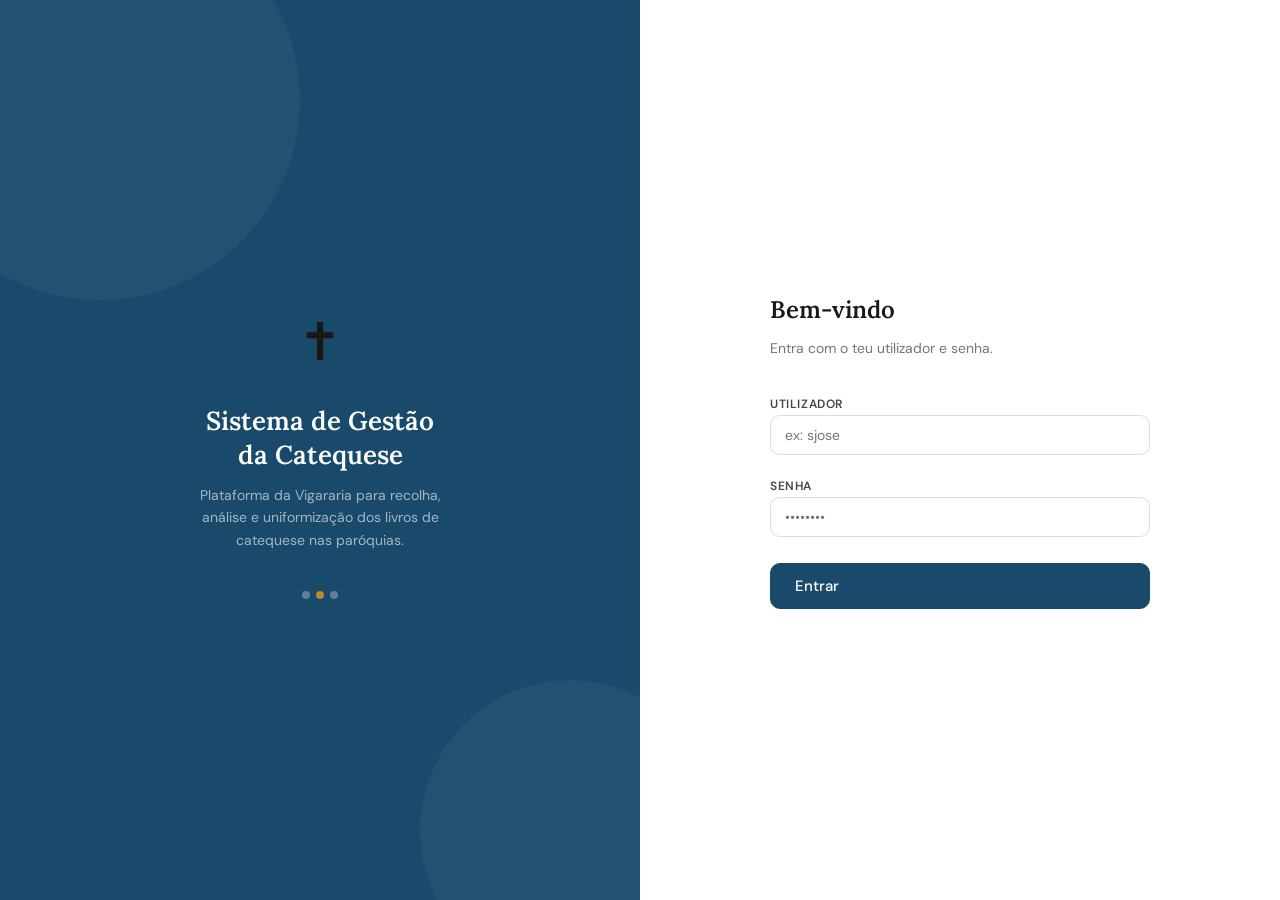
==== commit 4ee4e4db: "Add files via upload" ====
--- a/index.html
+++ b/index.html
@@ -11,7 +11,9 @@
   <div class="login-left">
     <div class="login-brand-icon">✝</div>
     <div class="login-brand-name">Sistema de Gestão<br>da Catequese</div>
-    <div class="login-brand-desc">Plataforma da Vigararia para recolha, análise e uniformização dos livros de catequese nas paróquias.</div>
+    <div class="login-brand-desc">
+      Plataforma da Vigararia para recolha, análise e uniformização dos livros de catequese nas paróquias.
+    </div>
     <div class="login-decoration">
       <div class="login-decoration-dot"></div>
       <div class="login-decoration-dot"></div>
@@ -22,18 +24,20 @@
   <div class="login-right">
     <div class="login-form-wrap">
       <h1 class="login-form-title">Bem-vindo</h1>
-      <p class="login-form-subtitle">Entra com o teu email e senha para aceder ao sistema.</p>
+      <p class="login-form-subtitle">Entra com o teu utilizador e senha.</p>
 
       <div id="loginError" class="login-error"></div>
 
       <form id="loginForm" onsubmit="handleLogin(event)">
         <div class="login-form-group">
-          <label for="email">Email</label>
-          <input type="email" id="email" placeholder="ex: coordenador@paroquia.ao" required autocomplete="email">
+          <label for="username">Utilizador</label>
+          <input type="text" id="username" placeholder="ex: sjose"
+                 required autocomplete="username" autocapitalize="none">
         </div>
         <div class="login-form-group">
           <label for="password">Senha</label>
-          <input type="password" id="password" placeholder="••••••••" required autocomplete="current-password">
+          <input type="password" id="password" placeholder="••••••••"
+                 required autocomplete="current-password">
         </div>
         <button type="submit" id="loginBtn" class="btn btn-primary btn-lg" style="width:100%;margin-top:8px;">
           Entrar
@@ -47,7 +51,6 @@
 <script src="assets/js/utils.js"></script>
 <script src="assets/js/auth.js"></script>
 <script>
-  // Redireciona se já tem sessão
   if (Auth.isAuthenticated()) {
     const u = Auth.getCurrentUser();
     location.href = u.role === 'admin' ? 'dashboard.html' : 'records.html';
@@ -57,13 +60,12 @@
     e.preventDefault();
     const errEl = document.getElementById('loginError');
     errEl.style.display = 'none';
-
     const btn = document.getElementById('loginBtn');
     btn.innerHTML = '<span class="spinner"></span> A verificar…';
     btn.disabled = true;
 
     const result = await Auth.login(
-      document.getElementById('email').value.trim(),
+      document.getElementById('username').value,
       document.getElementById('password').value
     );
 
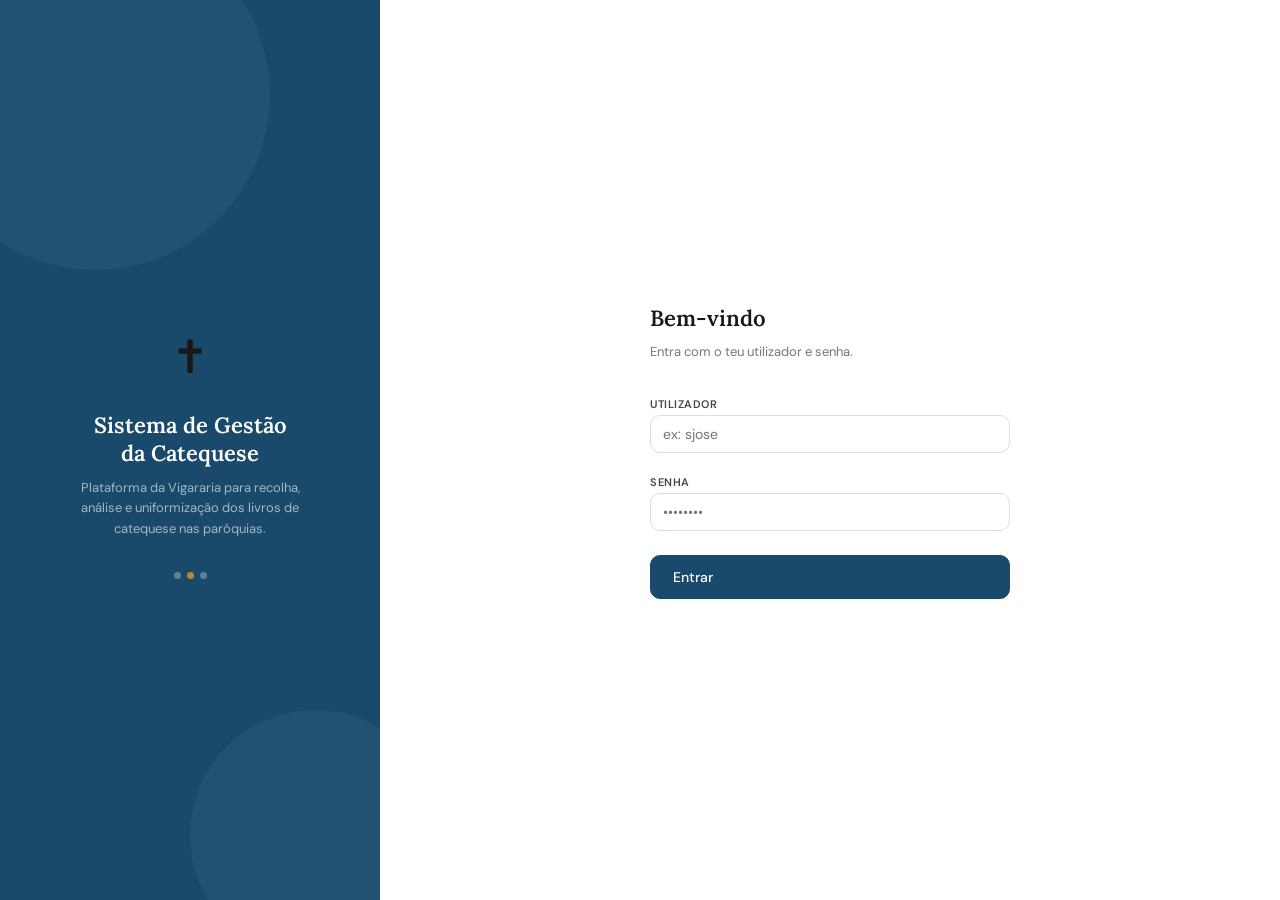
==== commit 942aa5ca: "Add files via upload" ====
--- a/index.html
+++ b/index.html
@@ -48,7 +48,7 @@
 </div>
 
 <script src="assets/js/config.js"></script>
-<script src="assets/js/utils.js"></script>
+<script src="assets/js/utils.js?v=3"></script>
 <script src="assets/js/auth.js"></script>
 <script>
   if (Auth.isAuthenticated()) {
--- a/assets/css/main.css
+++ b/assets/css/main.css
@@ -1,6 +1,6 @@
 /* ============================================================
    main.css — Sistema de Design Catequese Vigararia
-   Fonte: DM Sans + Lora | Tema: Eclesial moderno
+   Mobile-first, ultra-responsivo
    ============================================================ */
 
 @import url('https://fonts.googleapis.com/css2?family=DM+Sans:wght@300;400;500;600&family=Lora:wght@500;600&display=swap');
@@ -20,29 +20,23 @@
   --warning-light: #fef3dc;
   --purple:        #5c3d8a;
   --purple-light:  #ede6f8;
-
   --bg:            #f5f4f0;
   --surface:       #ffffff;
   --surface-2:     #f9f8f6;
   --border:        #e2ddd6;
   --border-strong: #c9c3b9;
-
   --text-1:        #1a1714;
   --text-2:        #4a4540;
   --text-3:        #7a7570;
-  --text-inv:      #ffffff;
-
-  --sidebar-w:     260px;
-  --header-h:      64px;
+  --sidebar-w:     250px;
+  --header-h:      60px;
   --radius-sm:     6px;
   --radius-md:     10px;
   --radius-lg:     16px;
   --radius-xl:     24px;
-
-  --shadow-sm:  0 1px 3px rgba(0,0,0,.06), 0 1px 2px rgba(0,0,0,.04);
-  --shadow-md:  0 4px 12px rgba(0,0,0,.08), 0 2px 4px rgba(0,0,0,.04);
-  --shadow-lg:  0 12px 32px rgba(0,0,0,.10), 0 4px 8px rgba(0,0,0,.04);
-
+  --shadow-sm:  0 1px 3px rgba(0,0,0,.06);
+  --shadow-md:  0 4px 12px rgba(0,0,0,.08);
+  --shadow-lg:  0 12px 32px rgba(0,0,0,.12);
   --font-sans:  'DM Sans', system-ui, sans-serif;
   --font-serif: 'Lora', Georgia, serif;
   --transition: 0.18s ease;
@@ -50,25 +44,16 @@
 
 /* ─── Reset ──────────────────────────────────────────────── */
 *, *::before, *::after { box-sizing: border-box; margin: 0; padding: 0; }
-html { font-size: 15px; }
-body {
-  font-family: var(--font-sans);
-  background: var(--bg);
-  color: var(--text-1);
-  line-height: 1.6;
-  -webkit-font-smoothing: antialiased;
-}
+html { font-size: 15px; -webkit-text-size-adjust: 100%; }
+body { font-family: var(--font-sans); background: var(--bg); color: var(--text-1); line-height: 1.6; -webkit-font-smoothing: antialiased; overflow-x: hidden; }
 a { color: var(--primary-light); text-decoration: none; }
 a:hover { text-decoration: underline; }
-img { max-width: 100%; }
 button { cursor: pointer; font-family: var(--font-sans); }
 input, select, textarea { font-family: var(--font-sans); }
-
-/* ─── Layout geral ───────────────────────────────────────── */
-.app-layout {
-  display: flex;
-  min-height: 100vh;
-}
+img { max-width: 100%; }
+
+/* ─── Layout ─────────────────────────────────────────────── */
+.app-layout { display: flex; min-height: 100vh; }
 
 /* ─── Sidebar ────────────────────────────────────────────── */
 .sidebar {
@@ -78,111 +63,41 @@
   flex-direction: column;
   position: fixed;
   top: 0; left: 0; bottom: 0;
-  z-index: 100;
-  transition: transform var(--transition);
+  z-index: 200;
   overflow-y: auto;
-}
-.sidebar-brand {
-  padding: 24px 20px 20px;
-  border-bottom: 1px solid rgba(255,255,255,.1);
-}
-.sidebar-brand-icon {
-  font-size: 28px;
-  margin-bottom: 8px;
-}
-.sidebar-brand-name {
-  font-family: var(--font-serif);
-  font-size: 15px;
-  font-weight: 600;
-  color: #fff;
-  line-height: 1.3;
-}
-.sidebar-brand-sub {
-  font-size: 11px;
-  color: rgba(255,255,255,.55);
-  margin-top: 2px;
-  text-transform: uppercase;
-  letter-spacing: .06em;
-}
-.sidebar-nav {
-  padding: 12px 0;
-  flex: 1;
-}
-.nav-section-title {
-  font-size: 10px;
-  font-weight: 600;
-  color: rgba(255,255,255,.4);
-  text-transform: uppercase;
-  letter-spacing: .1em;
-  padding: 16px 20px 6px;
-}
-.nav-item {
-  display: flex;
-  align-items: center;
-  gap: 10px;
-  padding: 10px 20px;
-  color: rgba(255,255,255,.75);
-  font-size: 14px;
-  font-weight: 400;
-  transition: all var(--transition);
-  border-left: 3px solid transparent;
-  cursor: pointer;
-  text-decoration: none;
-}
+  transition: transform .25s cubic-bezier(.4,0,.2,1);
+  -webkit-overflow-scrolling: touch;
+}
+.sidebar-brand { padding: 20px 18px 16px; border-bottom: 1px solid rgba(255,255,255,.1); }
+.sidebar-brand-icon { font-size: 26px; margin-bottom: 6px; }
+.sidebar-brand-name { font-family: var(--font-serif); font-size: 14px; font-weight: 600; color: #fff; line-height: 1.3; }
+.sidebar-brand-sub { font-size: 10px; color: rgba(255,255,255,.5); margin-top: 2px; text-transform: uppercase; letter-spacing: .06em; }
+.sidebar-nav { padding: 10px 0; flex: 1; }
+.nav-section-title { font-size: 10px; font-weight: 600; color: rgba(255,255,255,.4); text-transform: uppercase; letter-spacing: .1em; padding: 14px 18px 5px; }
+.nav-item { display: flex; align-items: center; gap: 10px; padding: 10px 18px; color: rgba(255,255,255,.75); font-size: 13.5px; transition: all var(--transition); border-left: 3px solid transparent; cursor: pointer; text-decoration: none; }
 .nav-item:hover { background: rgba(255,255,255,.08); color: #fff; text-decoration: none; }
-.nav-item.active {
-  background: rgba(255,255,255,.12);
-  color: #fff;
-  border-left-color: var(--accent);
-  font-weight: 500;
-}
-.nav-item-icon { font-size: 16px; width: 20px; text-align: center; }
-.sidebar-footer {
-  padding: 16px 20px;
-  border-top: 1px solid rgba(255,255,255,.1);
-}
-.sidebar-user {
-  display: flex;
-  align-items: center;
-  gap: 10px;
-  margin-bottom: 12px;
-}
-.sidebar-user-avatar {
-  width: 34px; height: 34px;
-  border-radius: 50%;
-  background: var(--accent);
-  display: flex; align-items: center; justify-content: center;
-  font-size: 13px; font-weight: 600; color: #fff;
-  flex-shrink: 0;
-}
-.sidebar-user-name { font-size: 13px; color: rgba(255,255,255,.9); font-weight: 500; }
-.sidebar-user-role { font-size: 11px; color: rgba(255,255,255,.5); }
-.btn-logout {
-  width: 100%;
-  padding: 8px;
-  background: rgba(255,255,255,.08);
-  border: 1px solid rgba(255,255,255,.15);
-  border-radius: var(--radius-sm);
-  color: rgba(255,255,255,.75);
-  font-size: 13px;
-  transition: all var(--transition);
-}
+.nav-item.active { background: rgba(255,255,255,.12); color: #fff; border-left-color: var(--accent); font-weight: 500; }
+.nav-item-icon { font-size: 15px; width: 18px; text-align: center; flex-shrink: 0; }
+.sidebar-footer { padding: 14px 18px; border-top: 1px solid rgba(255,255,255,.1); }
+.sidebar-user { display: flex; align-items: center; gap: 10px; margin-bottom: 10px; }
+.sidebar-user-avatar { width: 32px; height: 32px; border-radius: 50%; background: var(--accent); display: flex; align-items: center; justify-content: center; font-size: 12px; font-weight: 600; color: #fff; flex-shrink: 0; }
+.sidebar-user-name { font-size: 12px; color: rgba(255,255,255,.9); font-weight: 500; }
+.sidebar-user-role { font-size: 10px; color: rgba(255,255,255,.5); }
+.btn-logout { width: 100%; padding: 7px; background: rgba(255,255,255,.08); border: 1px solid rgba(255,255,255,.15); border-radius: var(--radius-sm); color: rgba(255,255,255,.75); font-size: 12px; transition: all var(--transition); }
 .btn-logout:hover { background: rgba(255,255,255,.15); color: #fff; }
 
+/* Overlay mobile */
+.sidebar-overlay { display: none; position: fixed; inset: 0; background: rgba(0,0,0,.5); z-index: 199; }
+.sidebar-overlay.active { display: block; }
+
 /* ─── Main content ───────────────────────────────────────── */
-.main-content {
-  margin-left: var(--sidebar-w);
-  flex: 1;
-  display: flex;
-  flex-direction: column;
-  min-height: 100vh;
-}
+.main-content { margin-left: var(--sidebar-w); flex: 1; display: flex; flex-direction: column; min-height: 100vh; min-width: 0; }
 
 /* ─── Header ─────────────────────────────────────────────── */
 .page-header {
   background: var(--surface);
   border-bottom: 1px solid var(--border);
-  padding: 0 32px;
+  padding: 0 24px;
   height: var(--header-h);
   display: flex;
   align-items: center;
@@ -191,172 +106,65 @@
   top: 0;
   z-index: 50;
   box-shadow: var(--shadow-sm);
-}
-.page-title {
-  font-family: var(--font-serif);
-  font-size: 18px;
-  font-weight: 600;
-  color: var(--text-1);
-}
-.page-subtitle { font-size: 13px; color: var(--text-3); margin-top: 1px; }
-.header-actions { display: flex; gap: 8px; align-items: center; }
+  gap: 12px;
+}
+.page-title { font-family: var(--font-serif); font-size: 17px; font-weight: 600; white-space: nowrap; overflow: hidden; text-overflow: ellipsis; }
+.page-subtitle { font-size: 12px; color: var(--text-3); margin-top: 1px; display: none; }
+.header-actions { display: flex; gap: 6px; align-items: center; flex-shrink: 0; flex-wrap: nowrap; overflow-x: auto; -webkit-overflow-scrolling: touch; scrollbar-width: none; }
+.header-actions::-webkit-scrollbar { display: none; }
+
+/* Botão hamburguer — escondido por defeito, CSS mobile mostra */
+#sidebarToggle { display: none; flex-shrink: 0; }
 
 /* ─── Page body ──────────────────────────────────────────── */
-.page-body {
-  padding: 28px 32px;
-  flex: 1;
-}
-
-/* ─── Cartões KPI ────────────────────────────────────────── */
-.kpi-grid {
-  display: grid;
-  grid-template-columns: repeat(auto-fit, minmax(180px, 1fr));
-  gap: 16px;
-  margin-bottom: 28px;
-}
-.kpi-card {
-  background: var(--surface);
-  border: 1px solid var(--border);
-  border-radius: var(--radius-lg);
-  padding: 20px 22px;
-  display: flex;
-  flex-direction: column;
-  gap: 8px;
-  box-shadow: var(--shadow-sm);
-  transition: box-shadow var(--transition);
-}
-.kpi-card:hover { box-shadow: var(--shadow-md); }
+.page-body { padding: 20px 24px; flex: 1; }
+
+/* ─── KPI cards ──────────────────────────────────────────── */
+.kpi-grid { display: grid; grid-template-columns: repeat(auto-fit, minmax(150px, 1fr)); gap: 12px; margin-bottom: 20px; }
+.kpi-card { background: var(--surface); border: 1px solid var(--border); border-radius: var(--radius-lg); padding: 16px 18px; display: flex; flex-direction: column; gap: 6px; box-shadow: var(--shadow-sm); }
 .kpi-card-accent { border-left: 4px solid var(--primary); }
 .kpi-card-accent.accent-gold  { border-left-color: var(--accent); }
 .kpi-card-accent.accent-green { border-left-color: var(--success); }
 .kpi-card-accent.accent-warn  { border-left-color: var(--warning); }
-.kpi-icon { font-size: 22px; }
-.kpi-value {
-  font-size: 30px;
-  font-weight: 600;
-  color: var(--primary);
-  line-height: 1;
-}
-.kpi-label { font-size: 12px; color: var(--text-3); text-transform: uppercase; letter-spacing: .06em; }
-.kpi-trend { font-size: 12px; color: var(--success); }
-
-/* ─── Cards de conteúdo ──────────────────────────────────── */
-.card {
-  background: var(--surface);
-  border: 1px solid var(--border);
-  border-radius: var(--radius-lg);
-  box-shadow: var(--shadow-sm);
-  overflow: hidden;
-}
-.card-header {
-  padding: 18px 22px;
-  border-bottom: 1px solid var(--border);
-  display: flex;
-  align-items: center;
-  justify-content: space-between;
-  flex-wrap: wrap;
-  gap: 10px;
-}
-.card-title {
-  font-family: var(--font-serif);
-  font-size: 15px;
-  font-weight: 600;
-  color: var(--text-1);
-}
-.card-body { padding: 22px; }
-.card-grid {
-  display: grid;
-  grid-template-columns: repeat(auto-fit, minmax(340px, 1fr));
-  gap: 20px;
-  margin-bottom: 24px;
-}
+.kpi-icon { font-size: 20px; }
+.kpi-value { font-size: 26px; font-weight: 600; color: var(--primary); line-height: 1; }
+.kpi-label { font-size: 11px; color: var(--text-3); text-transform: uppercase; letter-spacing: .05em; }
+
+/* ─── Cards ──────────────────────────────────────────────── */
+.card { background: var(--surface); border: 1px solid var(--border); border-radius: var(--radius-lg); box-shadow: var(--shadow-sm); overflow: hidden; }
+.card-header { padding: 16px 20px; border-bottom: 1px solid var(--border); display: flex; align-items: center; justify-content: space-between; flex-wrap: wrap; gap: 8px; }
+.card-title { font-family: var(--font-serif); font-size: 14px; font-weight: 600; }
+.card-body { padding: 18px 20px; }
+.card-grid { display: grid; grid-template-columns: repeat(auto-fit, minmax(300px, 1fr)); gap: 16px; margin-bottom: 20px; }
 
 /* ─── Tabelas ────────────────────────────────────────────── */
-.table-search-bar {
-  display: flex;
-  align-items: center;
-  justify-content: space-between;
-  padding: 14px 22px;
-  border-bottom: 1px solid var(--border);
-  gap: 12px;
-}
-.table-search-input {
-  flex: 1;
-  max-width: 320px;
-  padding: 8px 14px;
-  border: 1px solid var(--border);
-  border-radius: var(--radius-md);
-  font-size: 14px;
-  background: var(--surface-2);
-  transition: border-color var(--transition), box-shadow var(--transition);
-}
-.table-search-input:focus {
-  outline: none;
-  border-color: var(--primary-light);
-  box-shadow: 0 0 0 3px rgba(37,99,160,.12);
-}
-.table-count { font-size: 13px; color: var(--text-3); white-space: nowrap; }
-.table-responsive { overflow-x: auto; }
-.data-table {
-  width: 100%;
-  border-collapse: collapse;
-  font-size: 13.5px;
-}
-.data-table th {
-  background: var(--surface-2);
-  padding: 11px 16px;
-  text-align: left;
-  font-size: 11px;
-  font-weight: 600;
-  text-transform: uppercase;
-  letter-spacing: .06em;
-  color: var(--text-3);
-  border-bottom: 1px solid var(--border);
-  white-space: nowrap;
-  cursor: pointer;
-  user-select: none;
-}
-.data-table th:hover { color: var(--text-1); }
-.data-table td {
-  padding: 12px 16px;
-  border-bottom: 1px solid var(--border);
-  color: var(--text-2);
-  vertical-align: middle;
-}
+.table-search-bar { display: flex; align-items: center; justify-content: space-between; padding: 12px 16px; border-bottom: 1px solid var(--border); gap: 10px; flex-wrap: wrap; }
+.table-search-input { flex: 1; min-width: 140px; max-width: 300px; padding: 8px 12px; border: 1px solid var(--border); border-radius: var(--radius-md); font-size: 13px; background: var(--surface-2); }
+.table-search-input:focus { outline: none; border-color: var(--primary-light); box-shadow: 0 0 0 3px rgba(37,99,160,.1); }
+.table-count { font-size: 12px; color: var(--text-3); white-space: nowrap; }
+.table-responsive { overflow-x: auto; -webkit-overflow-scrolling: touch; width: 100%; }
+.data-table { width: 100%; border-collapse: collapse; font-size: 13px; min-width: 400px; }
+.data-table th { background: var(--surface-2); padding: 10px 14px; text-align: left; font-size: 11px; font-weight: 600; text-transform: uppercase; letter-spacing: .05em; color: var(--text-3); border-bottom: 1px solid var(--border); white-space: nowrap; }
+.data-table td { padding: 11px 14px; border-bottom: 1px solid var(--border); color: var(--text-2); vertical-align: middle; }
 .data-table tr:last-child td { border-bottom: none; }
 .data-table tr:hover td { background: var(--primary-pale); }
-.actions-cell { white-space: nowrap; }
+.actions-cell { white-space: nowrap; text-align: right; }
 
 /* ─── Botões ─────────────────────────────────────────────── */
-.btn {
-  display: inline-flex;
-  align-items: center;
-  gap: 6px;
-  padding: 9px 18px;
-  border-radius: var(--radius-md);
-  font-size: 13.5px;
-  font-weight: 500;
-  border: 1px solid transparent;
-  transition: all var(--transition);
-  white-space: nowrap;
-  text-decoration: none;
-}
+.btn { display: inline-flex; align-items: center; gap: 5px; padding: 8px 16px; border-radius: var(--radius-md); font-size: 13px; font-weight: 500; border: 1px solid transparent; transition: all var(--transition); white-space: nowrap; text-decoration: none; cursor: pointer; -webkit-tap-highlight-color: transparent; }
 .btn:hover { text-decoration: none; }
 .btn-primary   { background: var(--primary); color: #fff; border-color: var(--primary); }
-.btn-primary:hover { background: var(--primary-light); border-color: var(--primary-light); }
+.btn-primary:hover { background: var(--primary-light); }
 .btn-secondary { background: var(--surface); color: var(--text-2); border-color: var(--border-strong); }
 .btn-secondary:hover { background: var(--surface-2); }
-.btn-success   { background: var(--success); color: #fff; border-color: var(--success); }
-.btn-success:hover { filter: brightness(1.1); }
-.btn-danger    { background: var(--danger); color: #fff; border-color: var(--danger); }
-.btn-danger:hover { filter: brightness(1.1); }
-.btn-warning   { background: var(--warning); color: #fff; border-color: var(--warning); }
-.btn-ghost     { background: transparent; color: var(--primary-light); border-color: transparent; padding: 6px 10px; }
+.btn-success   { background: var(--success); color: #fff; }
+.btn-danger    { background: var(--danger);  color: #fff; }
+.btn-ghost     { background: transparent; color: var(--primary-light); border-color: transparent; }
 .btn-ghost:hover { background: var(--primary-pale); }
-.btn-sm        { padding: 5px 12px; font-size: 12px; }
-.btn-lg        { padding: 12px 24px; font-size: 15px; }
-.btn-icon      { padding: 7px 10px; }
-.btn-action    { padding: 4px 10px; font-size: 12px; border-radius: var(--radius-sm); border: 1px solid transparent; font-weight: 500; }
+.btn-sm        { padding: 5px 11px; font-size: 12px; }
+.btn-lg        { padding: 12px 22px; font-size: 14px; }
+.btn-icon      { padding: 7px 9px; }
+.btn-action    { padding: 4px 9px; font-size: 11px; border-radius: var(--radius-sm); border: 1px solid transparent; font-weight: 500; margin: 1px; }
 .btn-edit   { background: var(--primary-pale); color: var(--primary); border-color: var(--primary); }
 .btn-edit:hover { background: var(--primary); color: #fff; }
 .btn-delete { background: var(--danger-light); color: var(--danger); border-color: var(--danger); }
@@ -364,68 +172,27 @@
 .btn-view   { background: var(--accent-light); color: var(--accent); border-color: var(--accent); }
 
 /* ─── Formulários ────────────────────────────────────────── */
-.form-grid {
-  display: grid;
-  grid-template-columns: repeat(auto-fit, minmax(240px, 1fr));
-  gap: 18px;
-}
-.form-grid-3 { grid-template-columns: repeat(auto-fit, minmax(180px, 1fr)); }
-.form-group { display: flex; flex-direction: column; gap: 6px; }
+.form-grid { display: grid; grid-template-columns: repeat(auto-fit, minmax(200px, 1fr)); gap: 14px; }
+.form-grid-3 { grid-template-columns: repeat(auto-fit, minmax(160px, 1fr)); }
+.form-group { display: flex; flex-direction: column; gap: 5px; }
 .form-group.full { grid-column: 1 / -1; }
-label {
-  font-size: 12px;
-  font-weight: 600;
-  color: var(--text-2);
-  text-transform: uppercase;
-  letter-spacing: .05em;
-}
+label { font-size: 11px; font-weight: 600; color: var(--text-2); text-transform: uppercase; letter-spacing: .05em; }
 label .req { color: var(--danger); margin-left: 2px; }
-input[type=text],
-input[type=email],
-input[type=password],
-input[type=number],
-select,
-textarea {
-  width: 100%;
-  padding: 10px 14px;
-  border: 1px solid var(--border);
-  border-radius: var(--radius-md);
-  font-size: 14px;
-  background: var(--surface);
-  color: var(--text-1);
+input[type=text], input[type=email], input[type=password], input[type=number], select, textarea {
+  width: 100%; padding: 9px 12px; border: 1px solid var(--border); border-radius: var(--radius-md);
+  font-size: 14px; background: var(--surface); color: var(--text-1);
   transition: border-color var(--transition), box-shadow var(--transition);
-}
-input:focus, select:focus, textarea:focus {
-  outline: none;
-  border-color: var(--primary-light);
-  box-shadow: 0 0 0 3px rgba(37,99,160,.12);
-}
-input.error, select.error, textarea.error {
-  border-color: var(--danger);
-  box-shadow: 0 0 0 3px rgba(184,50,50,.12);
-}
-textarea { resize: vertical; min-height: 80px; }
-.form-help { font-size: 12px; color: var(--text-3); }
-.form-error { font-size: 12px; color: var(--danger); }
-.form-actions {
-  display: flex;
-  gap: 10px;
-  padding-top: 8px;
-  border-top: 1px solid var(--border);
-  margin-top: 4px;
-  flex-wrap: wrap;
-}
+  -webkit-appearance: none; appearance: none;
+}
+select { background-image: url("data:image/svg+xml,%3Csvg xmlns='http://www.w3.org/2000/svg' width='12' height='8' viewBox='0 0 12 8'%3E%3Cpath d='M1 1l5 5 5-5' stroke='%237a7570' stroke-width='1.5' fill='none' stroke-linecap='round'/%3E%3C/svg%3E"); background-repeat: no-repeat; background-position: right 10px center; padding-right: 30px; }
+input:focus, select:focus, textarea:focus { outline: none; border-color: var(--primary-light); box-shadow: 0 0 0 3px rgba(37,99,160,.1); }
+textarea { resize: vertical; min-height: 72px; }
+.form-help { font-size: 11px; color: var(--text-3); }
+.form-error { font-size: 11px; color: var(--danger); }
+.form-actions { display: flex; gap: 8px; padding-top: 8px; border-top: 1px solid var(--border); margin-top: 4px; flex-wrap: wrap; }
 
 /* ─── Badges ─────────────────────────────────────────────── */
-.badge {
-  display: inline-block;
-  padding: 3px 9px;
-  border-radius: 20px;
-  font-size: 11px;
-  font-weight: 600;
-  letter-spacing: .03em;
-  white-space: nowrap;
-}
+.badge { display: inline-block; padding: 2px 8px; border-radius: 20px; font-size: 11px; font-weight: 600; white-space: nowrap; }
 .badge-blue   { background: #dbeafe; color: #1d4ed8; }
 .badge-green  { background: var(--success-light); color: var(--success); }
 .badge-gray   { background: #f1f0ec; color: var(--text-3); }
@@ -433,502 +200,182 @@
 .badge-amber  { background: var(--accent-light); color: var(--accent); }
 .badge-red    { background: var(--danger-light); color: var(--danger); }
 
-/* ─── Gráficos ───────────────────────────────────────────── */
-.chart-container { position: relative; }
-.chart-legend {
-  display: flex;
-  flex-wrap: wrap;
-  gap: 12px;
-  margin-top: 14px;
-  justify-content: center;
-}
-.chart-legend-item {
-  display: flex;
-  align-items: center;
-  gap: 6px;
-  font-size: 12px;
-  color: var(--text-2);
-}
-.chart-legend-dot {
-  width: 10px; height: 10px;
-  border-radius: 50%;
-  flex-shrink: 0;
-}
-.uniformity-bar-wrap {
-  background: var(--border);
-  border-radius: 20px;
-  height: 12px;
-  overflow: hidden;
-  margin-top: 8px;
-}
-.uniformity-bar-fill {
-  height: 100%;
-  border-radius: 20px;
-  background: linear-gradient(90deg, var(--success) 0%, #48bb78 100%);
-  transition: width 1s cubic-bezier(.4,0,.2,1);
-}
+/* Badge clicável */
+.badge-link { cursor: pointer; transition: filter var(--transition); text-decoration: underline; text-decoration-style: dotted; }
+.badge-link:hover { filter: brightness(.85); }
 
 /* ─── Filtros ────────────────────────────────────────────── */
-.filters-bar {
-  display: flex;
-  gap: 10px;
-  padding: 14px 22px;
-  border-bottom: 1px solid var(--border);
-  flex-wrap: wrap;
-  align-items: flex-end;
-  background: var(--surface-2);
-}
-.filter-group { display: flex; flex-direction: column; gap: 4px; min-width: 160px; }
-.filter-group label { font-size: 11px; font-weight: 600; color: var(--text-3); text-transform: uppercase; letter-spacing: .05em; }
-.filter-select {
-  padding: 7px 12px;
-  border: 1px solid var(--border);
-  border-radius: var(--radius-sm);
-  font-size: 13px;
-  background: var(--surface);
-  cursor: pointer;
-}
+.filters-bar { display: flex; gap: 10px; padding: 12px 16px; border-bottom: 1px solid var(--border); flex-wrap: wrap; align-items: flex-end; background: var(--surface-2); }
+.filter-group { display: flex; flex-direction: column; gap: 4px; min-width: 130px; flex: 1; }
+.filter-group label { font-size: 10px; font-weight: 600; color: var(--text-3); text-transform: uppercase; letter-spacing: .05em; }
+.filter-select { padding: 7px 10px; border: 1px solid var(--border); border-radius: var(--radius-sm); font-size: 13px; background: var(--surface); width: 100%; }
 
 /* ─── Toast ──────────────────────────────────────────────── */
-#toast-container {
-  position: fixed;
-  bottom: 24px;
-  right: 24px;
-  z-index: 9999;
-  display: flex;
-  flex-direction: column;
-  gap: 8px;
-}
-.toast {
-  display: flex;
-  align-items: center;
-  gap: 10px;
-  padding: 12px 18px;
-  border-radius: var(--radius-md);
-  font-size: 13.5px;
-  font-weight: 500;
-  background: var(--text-1);
-  color: #fff;
-  box-shadow: var(--shadow-lg);
-  opacity: 0;
-  transform: translateY(12px) scale(.96);
-  transition: all .3s cubic-bezier(.4,0,.2,1);
-  max-width: 360px;
-}
+#toast-container { position: fixed; bottom: 16px; right: 16px; z-index: 9999; display: flex; flex-direction: column; gap: 8px; max-width: calc(100vw - 32px); }
+.toast { display: flex; align-items: center; gap: 10px; padding: 11px 16px; border-radius: var(--radius-md); font-size: 13px; font-weight: 500; background: var(--text-1); color: #fff; box-shadow: var(--shadow-lg); opacity: 0; transform: translateY(10px) scale(.96); transition: all .3s cubic-bezier(.4,0,.2,1); max-width: 340px; word-break: break-word; }
 .toast-visible { opacity: 1; transform: translateY(0) scale(1); }
 .toast-success { background: var(--success); }
 .toast-error   { background: var(--danger); }
 .toast-warning { background: var(--warning); }
 .toast-info    { background: var(--primary); }
-.toast-icon    { font-size: 15px; flex-shrink: 0; }
+.toast-icon    { font-size: 14px; flex-shrink: 0; }
 
 /* ─── Modal ──────────────────────────────────────────────── */
-.modal-overlay {
-  display: none;
-  position: fixed;
-  inset: 0;
-  background: rgba(26,23,20,.5);
-  z-index: 1000;
-  align-items: center;
-  justify-content: center;
-  padding: 20px;
-  backdrop-filter: blur(2px);
-}
-.modal-box {
-  background: var(--surface);
-  border-radius: var(--radius-xl);
-  box-shadow: var(--shadow-lg);
-  width: 100%;
-  max-width: 560px;
-  max-height: 90vh;
-  overflow-y: auto;
-  animation: modalIn .2s cubic-bezier(.4,0,.2,1);
-}
-@keyframes modalIn {
-  from { opacity: 0; transform: scale(.94) translateY(12px); }
-  to   { opacity: 1; transform: scale(1) translateY(0); }
-}
-.modal-header {
-  display: flex;
-  align-items: center;
-  justify-content: space-between;
-  padding: 20px 24px;
-  border-bottom: 1px solid var(--border);
-}
-.modal-title { font-family: var(--font-serif); font-size: 17px; font-weight: 600; }
-.modal-close {
-  background: none;
-  border: none;
-  font-size: 18px;
-  color: var(--text-3);
-  line-height: 1;
-  width: 30px; height: 30px;
-  border-radius: 50%;
-  transition: all var(--transition);
-}
+.modal-overlay { display: none; position: fixed; inset: 0; background: rgba(26,23,20,.55); z-index: 1000; align-items: flex-end; justify-content: center; padding: 0; backdrop-filter: blur(2px); -webkit-backdrop-filter: blur(2px); }
+.modal-box { background: var(--surface); border-radius: var(--radius-xl) var(--radius-xl) 0 0; box-shadow: var(--shadow-lg); width: 100%; max-width: 100%; max-height: 92vh; overflow-y: auto; -webkit-overflow-scrolling: touch; animation: slideUp .25s cubic-bezier(.4,0,.2,1); }
+@keyframes slideUp { from { transform: translateY(100%); } to { transform: translateY(0); } }
+.modal-header { display: flex; align-items: center; justify-content: space-between; padding: 16px 20px; border-bottom: 1px solid var(--border); position: sticky; top: 0; background: var(--surface); z-index: 1; }
+.modal-title { font-family: var(--font-serif); font-size: 16px; font-weight: 600; }
+.modal-close { background: none; border: none; font-size: 18px; color: var(--text-3); width: 30px; height: 30px; border-radius: 50%; display: flex; align-items: center; justify-content: center; transition: all var(--transition); }
 .modal-close:hover { background: var(--border); color: var(--text-1); }
-.modal-body { padding: 24px; }
-.modal-footer {
-  padding: 16px 24px;
-  border-top: 1px solid var(--border);
-  display: flex;
-  gap: 10px;
-  justify-content: flex-end;
-}
-
-/* ─── Empty state ────────────────────────────────────────── */
-.empty-state {
-  text-align: center;
-  padding: 48px 24px;
-  color: var(--text-3);
-}
-.empty-icon { font-size: 40px; margin-bottom: 12px; }
-.empty-state p { font-size: 15px; }
-
-/* ─── Spinner ────────────────────────────────────────────── */
-.spinner {
-  display: inline-block;
-  width: 14px; height: 14px;
-  border: 2px solid rgba(255,255,255,.4);
-  border-top-color: #fff;
-  border-radius: 50%;
-  animation: spin .6s linear infinite;
-  vertical-align: middle;
-}
+.modal-body { padding: 20px; }
+.modal-footer { padding: 14px 20px; border-top: 1px solid var(--border); display: flex; gap: 8px; flex-wrap: wrap; }
+
+/* ─── Empty / Loading ────────────────────────────────────── */
+.empty-state { text-align: center; padding: 40px 20px; color: var(--text-3); }
+.empty-icon { font-size: 36px; margin-bottom: 10px; }
+.spinner { display: inline-block; width: 16px; height: 16px; border: 2px solid rgba(255,255,255,.4); border-top-color: #fff; border-radius: 50%; animation: spin .6s linear infinite; vertical-align: middle; }
+.spinner-dark { border-color: rgba(26,74,107,.2); border-top-color: var(--primary); }
 @keyframes spin { to { transform: rotate(360deg); } }
-.loading-overlay {
-  display: flex;
-  align-items: center;
-  justify-content: center;
-  padding: 40px;
-  gap: 12px;
-  color: var(--text-3);
-}
-.loading-overlay .spinner { border-color: rgba(26,74,107,.3); border-top-color: var(--primary); }
+.loading-overlay { display: flex; align-items: center; justify-content: center; padding: 40px; gap: 10px; color: var(--text-3); }
 
 /* ─── Tabs ───────────────────────────────────────────────── */
-.tabs-nav {
-  display: flex;
-  gap: 0;
-  border-bottom: 2px solid var(--border);
-  margin-bottom: 24px;
-}
-.tab-btn {
-  padding: 10px 20px;
-  font-size: 13.5px;
-  font-weight: 500;
-  color: var(--text-3);
-  background: none;
-  border: none;
-  border-bottom: 2px solid transparent;
-  margin-bottom: -2px;
-  transition: all var(--transition);
-  cursor: pointer;
-}
+.tabs-nav { display: flex; border-bottom: 2px solid var(--border); margin-bottom: 20px; overflow-x: auto; -webkit-overflow-scrolling: touch; scrollbar-width: none; }
+.tabs-nav::-webkit-scrollbar { display: none; }
+.tab-btn { padding: 10px 16px; font-size: 13px; font-weight: 500; color: var(--text-3); background: none; border: none; border-bottom: 2px solid transparent; margin-bottom: -2px; transition: all var(--transition); cursor: pointer; white-space: nowrap; -webkit-tap-highlight-color: transparent; }
 .tab-btn:hover { color: var(--text-1); }
 .tab-btn.active { color: var(--primary); border-bottom-color: var(--primary); }
 .tab-panel { display: none; }
 .tab-panel.active { display: block; }
 
-/* ─── Alerta ─────────────────────────────────────────────── */
-.alert {
-  padding: 13px 16px;
-  border-radius: var(--radius-md);
-  font-size: 13.5px;
-  display: flex;
-  gap: 10px;
-  align-items: flex-start;
-  margin-bottom: 16px;
-}
+/* ─── Alert ──────────────────────────────────────────────── */
+.alert { padding: 12px 14px; border-radius: var(--radius-md); font-size: 13px; display: flex; gap: 8px; align-items: flex-start; margin-bottom: 14px; }
 .alert-info    { background: var(--primary-pale); color: var(--primary); border-left: 3px solid var(--primary-light); }
 .alert-warning { background: var(--warning-light); color: var(--warning); border-left: 3px solid var(--warning); }
-.alert-danger  { background: var(--danger-light); color: var(--danger); border-left: 3px solid var(--danger); }
+.alert-danger  { background: var(--danger-light);  color: var(--danger);  border-left: 3px solid var(--danger); }
 .alert-success { background: var(--success-light); color: var(--success); border-left: 3px solid var(--success); }
 
-/* ─── Separadores e títulos de secção ────────────────────── */
-.section-header {
-  display: flex;
-  align-items: center;
-  justify-content: space-between;
-  margin-bottom: 16px;
-  flex-wrap: wrap;
-  gap: 10px;
-}
-.section-title {
-  font-family: var(--font-serif);
-  font-size: 16px;
-  font-weight: 600;
-  color: var(--text-1);
-}
-.divider { height: 1px; background: var(--border); margin: 24px 0; }
-
-/* ─── Página de Login ────────────────────────────────────── */
-.login-page {
-  min-height: 100vh;
-  display: grid;
-  grid-template-columns: 1fr 1fr;
-  background: var(--surface);
-}
-.login-left {
-  background: var(--primary);
-  display: flex;
-  flex-direction: column;
-  align-items: center;
-  justify-content: center;
-  padding: 48px;
-  position: relative;
-  overflow: hidden;
-}
-.login-left::before {
-  content: '';
-  position: absolute;
-  width: 400px; height: 400px;
-  border-radius: 50%;
-  background: rgba(255,255,255,.04);
-  top: -100px; left: -100px;
-}
-.login-left::after {
-  content: '';
-  position: absolute;
-  width: 300px; height: 300px;
-  border-radius: 50%;
-  background: rgba(255,255,255,.04);
-  bottom: -80px; right: -80px;
-}
-.login-brand-icon { font-size: 52px; margin-bottom: 20px; position: relative; z-index: 1; }
-.login-brand-name {
-  font-family: var(--font-serif);
-  font-size: 26px;
-  font-weight: 600;
-  color: #fff;
-  text-align: center;
-  position: relative;
-  z-index: 1;
-  line-height: 1.3;
-}
-.login-brand-desc {
-  font-size: 14px;
-  color: rgba(255,255,255,.6);
-  text-align: center;
-  margin-top: 12px;
-  max-width: 280px;
-  line-height: 1.6;
-  position: relative;
-  z-index: 1;
-}
-.login-decoration {
-  margin-top: 40px;
-  display: flex;
-  gap: 6px;
-  position: relative;
-  z-index: 1;
-}
-.login-decoration-dot {
-  width: 8px; height: 8px;
-  border-radius: 50%;
-  background: rgba(255,255,255,.3);
-}
+/* ─── Uniformidade bar ───────────────────────────────────── */
+.uniformity-bar-wrap { background: var(--border); border-radius: 20px; height: 10px; overflow: hidden; margin-top: 8px; }
+.uniformity-bar-fill { height: 100%; border-radius: 20px; background: linear-gradient(90deg, var(--success) 0%, #48bb78 100%); transition: width 1s cubic-bezier(.4,0,.2,1); }
+
+/* ─── Login page ─────────────────────────────────────────── */
+.login-page { min-height: 100vh; display: flex; background: var(--surface); }
+.login-left { width: 380px; flex-shrink: 0; background: var(--primary); display: flex; flex-direction: column; align-items: center; justify-content: center; padding: 40px; position: relative; overflow: hidden; }
+.login-left::before { content: ''; position: absolute; width: 350px; height: 350px; border-radius: 50%; background: rgba(255,255,255,.04); top: -80px; left: -80px; }
+.login-left::after  { content: ''; position: absolute; width: 250px; height: 250px; border-radius: 50%; background: rgba(255,255,255,.04); bottom: -60px; right: -60px; }
+.login-brand-icon { font-size: 46px; margin-bottom: 16px; position: relative; z-index: 1; }
+.login-brand-name { font-family: var(--font-serif); font-size: 22px; font-weight: 600; color: #fff; text-align: center; position: relative; z-index: 1; line-height: 1.3; }
+.login-brand-desc { font-size: 13px; color: rgba(255,255,255,.6); text-align: center; margin-top: 10px; max-width: 260px; line-height: 1.6; position: relative; z-index: 1; }
+.login-decoration { margin-top: 32px; display: flex; gap: 6px; position: relative; z-index: 1; }
+.login-decoration-dot { width: 7px; height: 7px; border-radius: 50%; background: rgba(255,255,255,.3); }
 .login-decoration-dot:nth-child(2) { background: var(--accent); }
-.login-right {
-  display: flex;
-  align-items: center;
-  justify-content: center;
-  padding: 48px;
-}
-.login-form-wrap {
-  width: 100%;
-  max-width: 380px;
-}
-.login-form-title {
-  font-family: var(--font-serif);
-  font-size: 24px;
-  font-weight: 600;
-  margin-bottom: 8px;
-}
-.login-form-subtitle { font-size: 14px; color: var(--text-3); margin-bottom: 32px; }
-.login-form-group { margin-bottom: 18px; }
-.login-error {
-  background: var(--danger-light);
-  color: var(--danger);
-  border-radius: var(--radius-md);
-  padding: 12px 14px;
-  font-size: 13.5px;
-  margin-bottom: 16px;
-  display: none;
-}
-.demo-hint {
-  margin-top: 24px;
-  padding: 14px;
-  background: var(--surface-2);
-  border: 1px solid var(--border);
-  border-radius: var(--radius-md);
-  font-size: 12px;
-  color: var(--text-3);
-}
-.demo-hint strong { color: var(--text-2); }
-
-/* ─── Print styles ───────────────────────────────────────── */
+.login-right { flex: 1; display: flex; align-items: center; justify-content: center; padding: 32px 24px; }
+.login-form-wrap { width: 100%; max-width: 360px; }
+.login-form-title { font-family: var(--font-serif); font-size: 22px; font-weight: 600; margin-bottom: 6px; }
+.login-form-subtitle { font-size: 13px; color: var(--text-3); margin-bottom: 28px; }
+.login-form-group { margin-bottom: 16px; }
+.login-error { background: var(--danger-light); color: var(--danger); border-radius: var(--radius-md); padding: 11px 13px; font-size: 13px; margin-bottom: 14px; display: none; }
+
+/* ─── Section headers ────────────────────────────────────── */
+.section-header { display: flex; align-items: center; justify-content: space-between; margin-bottom: 14px; flex-wrap: wrap; gap: 8px; }
+.section-title { font-family: var(--font-serif); font-size: 15px; font-weight: 600; }
+.divider { height: 1px; background: var(--border); margin: 20px 0; }
+
+/* ─── Print ──────────────────────────────────────────────── */
 @media print {
-  .sidebar, .page-header, .header-actions, .filters-bar,
-  .btn, .table-search-bar, #toast-container, .modal-overlay { display: none !important; }
+  .sidebar, .sidebar-overlay, .page-header, .header-actions,
+  .filters-bar, .btn, .table-search-bar, #toast-container,
+  .modal-overlay, #sidebarToggle { display: none !important; }
   .main-content { margin-left: 0 !important; }
   .page-body { padding: 0 !important; }
   .card { box-shadow: none !important; border: 1px solid #ccc !important; }
   .data-table { font-size: 11px; }
-  .data-table th, .data-table td { padding: 6px 8px; }
-  body { font-size: 12px; }
-  @page { margin: 15mm; }
-}
-
-/* ─── Responsividade mobile-first ────────────────────────── */
-
-/* Tablet e mobile (≤900px) */
-@media (max-width: 900px) {
-  :root { --sidebar-w: 0px; --header-h: 56px; }
-
-  /* Sidebar desliza por cima do conteúdo */
-  .sidebar {
-    transform: translateX(-270px);
-    width: 270px;
-    z-index: 200;
-    box-shadow: none;
-    transition: transform .25s cubic-bezier(.4,0,.2,1), box-shadow .25s;
-  }
-  .sidebar.open {
-    transform: translateX(0);
-    box-shadow: 4px 0 24px rgba(0,0,0,.25);
-  }
-
-  /* Overlay escuro atrás do sidebar aberto */
-  .sidebar-overlay {
-    display: none;
-    position: fixed;
-    inset: 0;
-    background: rgba(0,0,0,.4);
-    z-index: 199;
-  }
-  .sidebar-overlay.active { display: block; }
-
+  .data-table th, .data-table td { padding: 5px 7px; }
+  @page { margin: 12mm; }
+}
+
+/* ─── Scrollbar ──────────────────────────────────────────── */
+::-webkit-scrollbar { width: 5px; height: 5px; }
+::-webkit-scrollbar-track { background: transparent; }
+::-webkit-scrollbar-thumb { background: var(--border-strong); border-radius: 3px; }
+
+/* ============================================================
+   RESPONSIVIDADE MOBILE-FIRST
+   ============================================================ */
+
+/* Tablet (≤860px) */
+@media (max-width: 860px) {
+  :root { --sidebar-w: 0px; --header-h: 54px; }
+
+  .sidebar { width: 260px; transform: translateX(-260px); box-shadow: none; }
+  .sidebar.open { transform: translateX(0); box-shadow: 4px 0 20px rgba(0,0,0,.3); }
   .main-content { margin-left: 0; }
-
-  /* Header mobile */
-  .page-header {
-    padding: 0 14px;
-    height: var(--header-h);
-    position: sticky;
-    top: 0;
-    z-index: 50;
-  }
-  .page-title  { font-size: 15px; }
-  .page-subtitle { display: none; }
-
-  /* Botão hamburguer sempre visível */
   #sidebarToggle { display: flex !important; }
 
-  /* Header actions: scroll horizontal em vez de quebrar linha */
-  .header-actions {
-    display: flex;
-    gap: 6px;
-    overflow-x: auto;
-    -webkit-overflow-scrolling: touch;
-    scrollbar-width: none;
-    max-width: calc(100vw - 160px);
-    flex-shrink: 0;
-  }
-  .header-actions::-webkit-scrollbar { display: none; }
-  .header-actions .btn { white-space: nowrap; flex-shrink: 0; padding: 7px 12px; font-size: 12px; }
-
-  /* Página */
-  .page-body { padding: 14px; }
-
-  /* Grids */
-  .card-grid      { grid-template-columns: 1fr; gap: 14px; }
-  .kpi-grid       { grid-template-columns: repeat(2, 1fr); gap: 10px; }
-  .form-grid      { grid-template-columns: 1fr; gap: 14px; }
-  .form-grid-3    { grid-template-columns: 1fr 1fr; }
-
-  /* KPI cards menores */
-  .kpi-card   { padding: 14px 16px; }
-  .kpi-value  { font-size: 24px; }
-  .kpi-icon   { font-size: 18px; }
-
-  /* Cards */
-  .card-header { padding: 14px 16px; flex-wrap: wrap; gap: 8px; }
-  .card-body   { padding: 14px 16px; }
-
-  /* Filtros empilhados */
-  .filters-bar   { flex-direction: column; gap: 10px; padding: 12px 14px; }
-  .filter-group  { min-width: unset; width: 100%; }
-  .filter-select { width: 100%; }
-
-  /* Tabela: scroll horizontal e fonte menor */
-  .table-search-bar { flex-direction: column; align-items: flex-start; gap: 8px; padding: 10px 14px; }
-  .table-search-input { max-width: 100%; width: 100%; }
-  .data-table { font-size: 12.5px; }
-  .data-table th, .data-table td { padding: 10px 12px; }
-  /* Esconde colunas menos críticas em mobile */
-  .data-table .hide-mobile { display: none; }
-
-  /* Botões de acção menores */
-  .btn-action { padding: 4px 8px; font-size: 11px; }
-
-  /* Modal ocupa quase o ecrã inteiro */
-  .modal-overlay { padding: 10px; align-items: flex-end; }
-  .modal-box {
-    border-radius: var(--radius-lg) var(--radius-lg) var(--radius-md) var(--radius-md);
-    max-height: 92vh;
-    max-width: 100%;
-  }
-  .modal-body   { padding: 16px; }
-  .modal-footer { padding: 12px 16px; flex-wrap: wrap; }
+  .page-header { padding: 0 12px; }
+  .page-body { padding: 12px; }
+
+  .card-grid { grid-template-columns: 1fr; gap: 12px; }
+  .kpi-grid { grid-template-columns: repeat(2, 1fr); gap: 10px; }
+  .kpi-card { padding: 12px 14px; }
+  .kpi-value { font-size: 22px; }
+
+  .card-header { padding: 12px 14px; }
+  .card-body { padding: 14px; }
+
+  .filters-bar { padding: 10px 12px; gap: 8px; }
+  .filter-group { min-width: 120px; }
+
+  /* Tabela scroll horizontal sem quebrar */
+  .data-table { min-width: 500px; font-size: 12.5px; }
+  .data-table th, .data-table td { padding: 9px 11px; }
+
+  /* Modal bottom sheet */
+  .modal-overlay { align-items: flex-end; padding: 0; }
+  .modal-box { border-radius: var(--radius-xl) var(--radius-xl) 0 0; max-height: 90vh; }
 
   /* Login */
-  .login-page  { grid-template-columns: 1fr; }
-  .login-left  { display: none; }
-  .login-right { padding: 28px 20px; align-items: flex-start; padding-top: 40px; }
-  .login-form-wrap { max-width: 100%; }
-
-  /* Tabs nav scroll horizontal */
-  .tabs-nav { overflow-x: auto; scrollbar-width: none; }
-  .tabs-nav::-webkit-scrollbar { display: none; }
-  .tab-btn { white-space: nowrap; padding: 10px 14px; font-size: 13px; }
-
-  /* Form actions empilhadas */
+  .login-left { display: none; }
+  .login-right { padding: 28px 20px; }
+
+  /* Tabs */
+  .tabs-nav { gap: 0; }
+  .tab-btn { padding: 9px 12px; font-size: 12.5px; }
+
+  /* Form */
+  .form-grid { grid-template-columns: 1fr; gap: 12px; }
   .form-actions { flex-direction: column; }
   .form-actions .btn { width: 100%; justify-content: center; }
 }
 
-/* Smartphone pequeno (≤480px) */
+/* Smartphone (≤480px) */
 @media (max-width: 480px) {
-  .kpi-grid    { grid-template-columns: repeat(2, 1fr); }
+  :root { --header-h: 50px; }
+
+  .kpi-grid { grid-template-columns: repeat(2, 1fr); gap: 8px; }
+  .kpi-card { padding: 10px 12px; }
+  .kpi-value { font-size: 20px; }
+  .kpi-icon { font-size: 16px; }
+
+  .page-title { font-size: 15px; }
+  .header-actions .btn { padding: 5px 9px; font-size: 11px; }
+
+  .card-body { padding: 12px; }
+  .card-header { padding: 10px 12px; }
+
+  /* Esconde colunas menos críticas na tabela em ecrã pequeno */
+  .data-table .col-hide-sm { display: none; }
+
   .form-grid-3 { grid-template-columns: 1fr; }
-  .kpi-value   { font-size: 22px; }
-  .kpi-card    { padding: 12px; }
-
-  /* Oculta colunas secundárias na tabela */
-  .data-table th:nth-child(n+5),
-  .data-table td:nth-child(n+5) { display: none; }
-
-  /* Excepção: mantém coluna de acções sempre visível */
-  .data-table th:last-child,
-  .data-table td:last-child { display: table-cell; }
-
-  /* Botões header só ícone */
-  .header-actions .btn-text { display: none; }
-
-  .page-body { padding: 10px; }
-  .card-header { padding: 12px 14px; }
-  .card-body   { padding: 12px 14px; }
+
+  #toast-container { bottom: 12px; right: 12px; left: 12px; }
+  .toast { max-width: 100%; }
 }
 
 /* Smartphone muito pequeno (≤360px) */
 @media (max-width: 360px) {
   html { font-size: 14px; }
   .kpi-grid { grid-template-columns: 1fr 1fr; }
-}
-
-/* ─── Scrollbar customizada ──────────────────────────────── */
-::-webkit-scrollbar { width: 6px; height: 6px; }
-::-webkit-scrollbar-track { background: transparent; }
-::-webkit-scrollbar-thumb { background: var(--border-strong); border-radius: 3px; }
-::-webkit-scrollbar-thumb:hover { background: var(--text-3); }
+  .page-body { padding: 8px; }
+}
